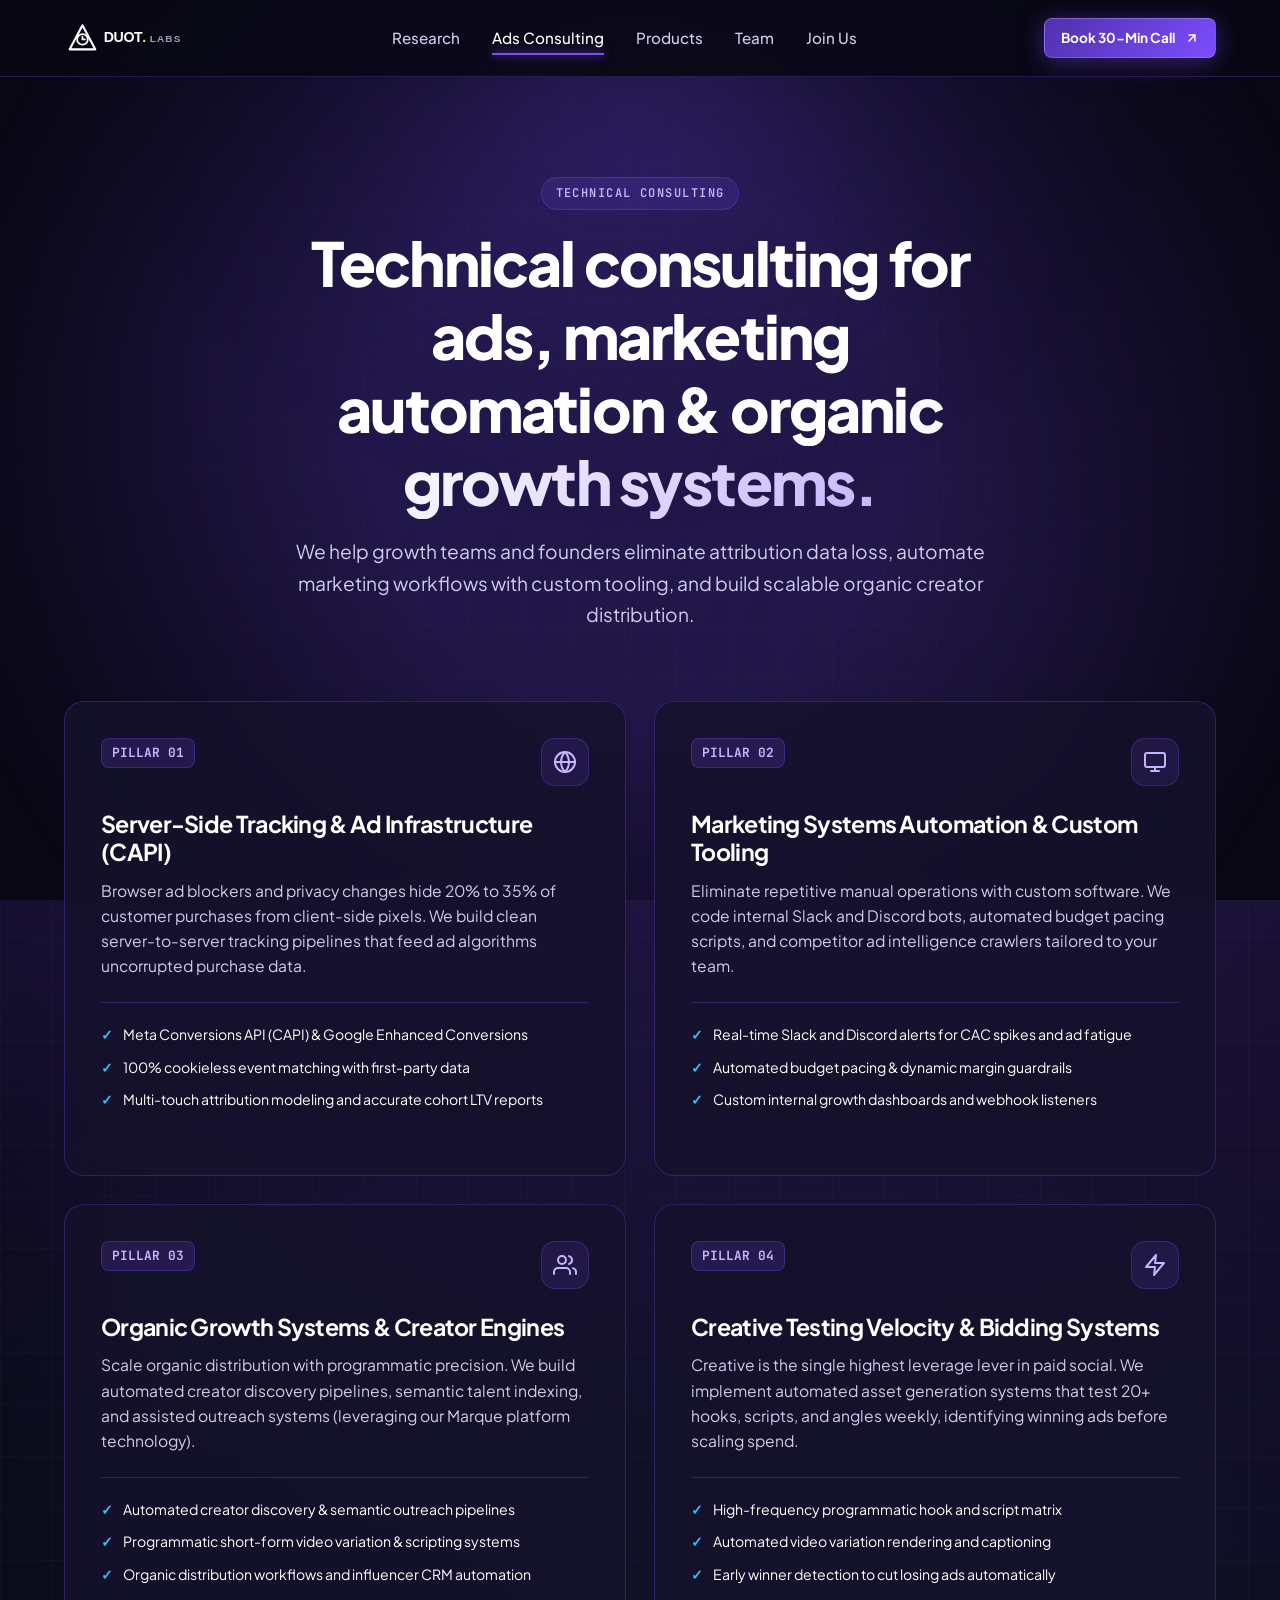
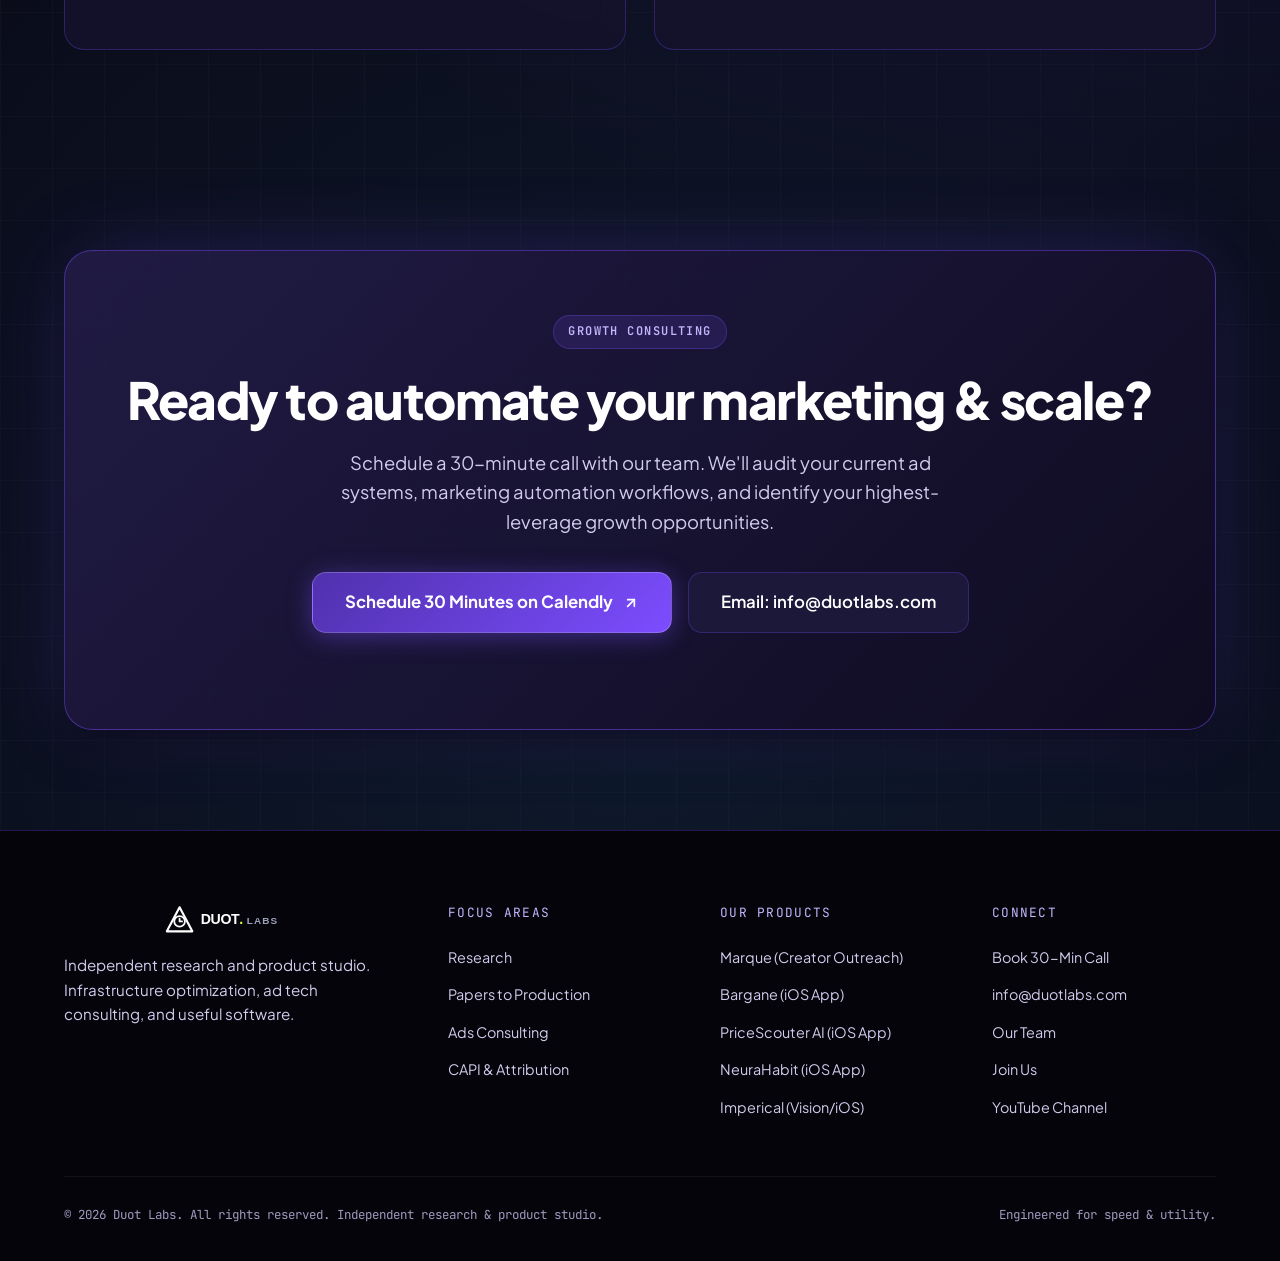
==== consulting.html @ 51f5f1ae "Updates for mobile layouts." ====
<!DOCTYPE html>
<html lang="en">

<head>
  <meta charset="UTF-8" />
  <meta name="viewport" content="width=device-width, initial-scale=1.0" />
  <title>Technical Ads Consulting — Duot Labs</title>
  <meta name="description"
    content="Technical consulting for advertising teams: server-side CAPI tracking, automated creative hook testing, bidding systems, and custom internal growth bots." />
  <link rel="icon" type="image/svg+xml" href="assets/favicon.svg" />
  <meta name="theme-color" content="#090714" />

  <link rel="preconnect" href="https://fonts.googleapis.com" />
  <link rel="preconnect" href="https://fonts.gstatic.com" crossorigin />
  <link
    href="https://fonts.googleapis.com/css2?family=JetBrains+Mono:wght@400;500;700&family=Plus+Jakarta+Sans:ital,wght@0,400;0,500;0,600;0,700;0,800;1,300;1,700&display=swap"
    rel="stylesheet" />
  <link rel="stylesheet" href="styles.css" />
</head>

<body>

  <div class="ambient-glow-top" aria-hidden="true"></div>
  <div class="ambient-grid-overlay" aria-hidden="true"></div>

  <!-- Navigation -->
  <header class="navbar">
    <div class="container nav-container">
      <a href="index.html" class="nav-brand" aria-label="Duot Labs Home">
        <img src="assets/logo.svg" alt="Duot Labs" class="brand-logo-img" />
      </a>

      <nav aria-label="Main Navigation">
        <ul class="nav-links">
          <li><a href="research.html" class="nav-link">Research</a></li>
          <li><a href="consulting.html" class="nav-link active">Ads Consulting</a></li>
          <li><a href="products.html" class="nav-link">Products</a></li>
          <li><a href="team.html" class="nav-link">Team</a></li>
          <li><a href="join.html" class="nav-link">Join Us</a></li>
        </ul>
      </nav>

      <div class="nav-actions">
        <a href="https://calendly.com/info-duotlabs/30min" target="_blank" rel="noopener noreferrer"
          class="btn btn-primary btn-sm">
          Book 30-Min Call
          <svg width="14" height="14" viewBox="0 0 24 24" fill="none" stroke="currentColor" stroke-width="2.5"
            stroke-linecap="round" stroke-linejoin="round">
            <line x1="7" y1="17" x2="17" y2="7"></line>
            <polyline points="7 7 17 7 17 17"></polyline>
          </svg>
        </a>
        <button class="nav-toggle" id="navToggle" aria-label="Toggle navigation menu" aria-expanded="false">
          <div class="nav-toggle-icon">
            <span></span>
            <span></span>
            <span></span>
          </div>
        </button>
      </div>
    </div>
  </header>

  <!-- Page Header -->
  <header class="page-header">
    <div class="container page-header-inner">
      <div class="section-pill">TECHNICAL CONSULTING</div>
      <h1 class="page-title">Technical consulting for ads, marketing automation <span class="gradient-text-purple">&
          organic growth systems.</span></h1>
      <p class="page-intro">
        We help growth teams and founders eliminate attribution data loss, automate marketing workflows with custom
        tooling, and build scalable organic creator distribution.
      </p>
    </div>
  </header>

  <!-- Consulting Services -->
  <section class="section" style="padding-top: 20px;">
    <div class="container">
      <div class="grid-2">

        <!-- 01: Server-Side CAPI -->
        <div class="feature-card">
          <div class="card-header-icon">
            <span class="card-code">PILLAR 01</span>
            <div class="icon-box">
              <svg width="24" height="24" viewBox="0 0 24 24" fill="none" stroke="currentColor" stroke-width="2"
                stroke-linecap="round" stroke-linejoin="round">
                <circle cx="12" cy="12" r="10"></circle>
                <line x1="2" y1="12" x2="22" y2="12"></line>
                <path d="M12 2a15.3 15.3 0 0 1 4 10 15.3 15.3 0 0 1-4 10 15.3 15.3 0 0 1-4-10 15.3 15.3 0 0 1 4-10z">
                </path>
              </svg>
            </div>
          </div>
          <h2 class="card-title">Server-Side Tracking & Ad Infrastructure (CAPI)</h2>
          <p class="card-desc">
            Browser ad blockers and privacy changes hide 20% to 35% of customer purchases from client-side pixels. We
            build clean server-to-server tracking pipelines that feed ad algorithms uncorrupted purchase data.
          </p>
          <ul class="feature-bullets">
            <li class="feature-bullet-item"><span class="bullet-check">✓</span> Meta Conversions API (CAPI) & Google
              Enhanced Conversions</li>
            <li class="feature-bullet-item"><span class="bullet-check">✓</span> 100% cookieless event matching with
              first-party data</li>
            <li class="feature-bullet-item"><span class="bullet-check">✓</span> Multi-touch attribution modeling and
              accurate cohort LTV reports</li>
          </ul>
        </div>

        <!-- 02: Marketing Automation & Tooling -->
        <div class="feature-card">
          <div class="card-header-icon">
            <span class="card-code">PILLAR 02</span>
            <div class="icon-box">
              <svg width="24" height="24" viewBox="0 0 24 24" fill="none" stroke="currentColor" stroke-width="2"
                stroke-linecap="round" stroke-linejoin="round">
                <rect x="2" y="3" width="20" height="14" rx="2" ry="2"></rect>
                <line x1="8" y1="21" x2="16" y2="21"></line>
                <line x1="12" y1="17" x2="12" y2="21"></line>
              </svg>
            </div>
          </div>
          <h2 class="card-title">Marketing Systems Automation & Custom Tooling</h2>
          <p class="card-desc">
            Eliminate repetitive manual operations with custom software. We code internal Slack and Discord bots,
            automated budget pacing scripts, and competitor ad intelligence crawlers tailored to your team.
          </p>
          <ul class="feature-bullets">
            <li class="feature-bullet-item"><span class="bullet-check">✓</span> Real-time Slack and Discord alerts for
              CAC spikes and ad fatigue</li>
            <li class="feature-bullet-item"><span class="bullet-check">✓</span> Automated budget pacing & dynamic margin
              guardrails</li>
            <li class="feature-bullet-item"><span class="bullet-check">✓</span> Custom internal growth dashboards and
              webhook listeners</li>
          </ul>
        </div>

        <!-- 03: Organic Growth Systems -->
        <div class="feature-card">
          <div class="card-header-icon">
            <span class="card-code">PILLAR 03</span>
            <div class="icon-box">
              <svg width="24" height="24" viewBox="0 0 24 24" fill="none" stroke="currentColor" stroke-width="2"
                stroke-linecap="round" stroke-linejoin="round">
                <path d="M17 21v-2a4 4 0 0 0-4-4H5a4 4 0 0 0-4 4v2"></path>
                <circle cx="9" cy="7" r="4"></circle>
                <path d="M23 21v-2a4 4 0 0 0-3-3.87"></path>
                <path d="M16 3.13a4 4 0 0 1 0 7.75"></path>
              </svg>
            </div>
          </div>
          <h2 class="card-title">Organic Growth Systems & Creator Engines</h2>
          <p class="card-desc">
            Scale organic distribution with programmatic precision. We build automated creator discovery pipelines,
            semantic talent indexing, and assisted outreach systems (leveraging our Marque platform technology).
          </p>
          <ul class="feature-bullets">
            <li class="feature-bullet-item"><span class="bullet-check">✓</span> Automated creator discovery & semantic
              outreach pipelines</li>
            <li class="feature-bullet-item"><span class="bullet-check">✓</span> Programmatic short-form video variation
              & scripting systems</li>
            <li class="feature-bullet-item"><span class="bullet-check">✓</span> Organic distribution workflows and
              influencer CRM automation</li>
          </ul>
        </div>

        <!-- 04: Creative Hook Velocity -->
        <div class="feature-card">
          <div class="card-header-icon">
            <span class="card-code">PILLAR 04</span>
            <div class="icon-box">
              <svg width="24" height="24" viewBox="0 0 24 24" fill="none" stroke="currentColor" stroke-width="2"
                stroke-linecap="round" stroke-linejoin="round">
                <polygon points="13 2 3 14 12 14 11 22 21 10 12 10 13 2"></polygon>
              </svg>
            </div>
          </div>
          <h2 class="card-title">Creative Testing Velocity & Bidding Systems</h2>
          <p class="card-desc">
            Creative is the single highest leverage lever in paid social. We implement automated asset generation
            systems that test 20+ hooks, scripts, and angles weekly, identifying winning ads before scaling spend.
          </p>
          <ul class="feature-bullets">
            <li class="feature-bullet-item"><span class="bullet-check">✓</span> High-frequency programmatic hook and
              script matrix</li>
            <li class="feature-bullet-item"><span class="bullet-check">✓</span> Automated video variation rendering and
              captioning</li>
            <li class="feature-bullet-item"><span class="bullet-check">✓</span> Early winner detection to cut losing ads
              automatically</li>
          </ul>
        </div>

      </div>
    </div>
  </section>

  <!-- CTA -->
  <section class="section">
    <div class="container">
      <div class="cta-banner">
        <div class="section-pill" style="margin-bottom: 20px;">GROWTH CONSULTING</div>
        <h2 class="cta-title">Ready to automate your marketing & scale?</h2>
        <p class="cta-desc">
          Schedule a 30-minute call with our team. We'll audit your current ad systems, marketing automation workflows,
          and identify your highest-leverage growth opportunities.
        </p>
        <div class="cta-btn-group">
          <a href="https://calendly.com/info-duotlabs/30min" target="_blank" rel="noopener noreferrer"
            class="btn btn-primary btn-lg">
            Schedule 30 Minutes on Calendly
            <svg width="16" height="16" viewBox="0 0 24 24" fill="none" stroke="currentColor" stroke-width="2.5"
              stroke-linecap="round" stroke-linejoin="round">
              <line x1="7" y1="17" x2="17" y2="7"></line>
              <polyline points="7 7 17 7 17 17"></polyline>
            </svg>
          </a>
          <a href="mailto:info@duotlabs.com" class="btn btn-secondary btn-lg">
            Email: info@duotlabs.com
          </a>
        </div>
      </div>
    </div>
  </section>

  <!-- Footer -->
  <footer class="site-footer">
    <div class="container">
      <div class="footer-grid">
        <div class="footer-brand-col">
          <img src="assets/logo.svg" alt="Duot Labs" class="brand-logo-img" />
          <p class="footer-tagline">
            Independent research and product studio. Infrastructure optimization, ad tech consulting, and useful
            software.
          </p>
        </div>

        <div>
          <div class="footer-heading">Focus Areas</div>
          <ul class="footer-links">
            <li><a href="research.html" class="footer-link">Research</a></li>
            <li><a href="research.html" class="footer-link">Papers to Production</a></li>
            <li><a href="consulting.html" class="footer-link">Ads Consulting</a></li>
            <li><a href="consulting.html" class="footer-link">CAPI & Attribution</a></li>
          </ul>
        </div>

        <div>
          <div class="footer-heading">Our Products</div>
          <ul class="footer-links">
            <li><a href="https://marque.live/" target="_blank" rel="noopener noreferrer" class="footer-link">Marque
                (Creator Outreach)</a></li>
            <li><a href="https://apps.apple.com/us/app/bargane/id6760089931" target="_blank" rel="noopener noreferrer"
                class="footer-link">Bargane (iOS App)</a></li>
            <li><a href="https://apps.apple.com/us/app/pricescouter-ai/id6749451027" target="_blank"
                rel="noopener noreferrer" class="footer-link">PriceScouter AI (iOS App)</a></li>
            <li><a href="https://apps.apple.com/us/app/neurahabit/id6757574461" target="_blank"
                rel="noopener noreferrer" class="footer-link">NeuraHabit (iOS App)</a></li>
            <li><a href="https://apps.apple.com/us/app/imperical/id6759636738" target="_blank" rel="noopener noreferrer"
                class="footer-link">Imperical (Vision/iOS)</a></li>
          </ul>
        </div>

        <div>
          <div class="footer-heading">Connect</div>
          <ul class="footer-links">
            <li><a href="https://calendly.com/info-duotlabs/30min" target="_blank" rel="noopener noreferrer"
                class="footer-link">Book 30-Min Call</a></li>
            <li><a href="mailto:info@duotlabs.com" class="footer-link">info@duotlabs.com</a></li>
            <li><a href="team.html" class="footer-link">Our Team</a></li>
            <li><a href="join.html" class="footer-link">Join Us</a></li>
            <li><a href="https://www.youtube.com/@DuotLabs" target="_blank" rel="noopener noreferrer"
                class="footer-link">YouTube Channel</a></li>
          </ul>
        </div>
      </div>

      <div class="footer-bottom">
        <div>© 2026 Duot Labs. All rights reserved. Independent research & product studio.</div>
        <div>Engineered for speed & utility.</div>
      </div>
    </div>
  </footer>

  <script src="app.js"></script>
</body>

</html>
---- styles.css ----
/* ==========================================================================
   DUOT LABS — DESIGN SYSTEM & STYLESHEET
   Deep Royal Violet / Indigo & Minimalist Research Studio Aesthetic
   ========================================================================== */

:root {
  /* Official Duot Brand Palette */
  --bg-primary: #090714;
  --bg-secondary: #0e0c1f;
  --bg-surface: #14112a;
  --bg-surface-elevated: #1c183a;
  --bg-glass: rgba(20, 17, 42, 0.85);
  --bg-glass-card: rgba(22, 18, 44, 0.85);
  --bg-glass-hover: rgba(36, 31, 74, 0.95);
  
  /* Brand Violet / Purple & Accent Highlights */
  --brand-violet: #442d96;
  --brand-violet-light: #5d3ebc;
  --accent-purple: #7c4dff;
  --accent-purple-glow: rgba(124, 77, 255, 0.38);
  --accent-purple-subtle: rgba(124, 77, 255, 0.16);
  --accent-cyan: #38bdf8;
  --accent-cyan-subtle: rgba(56, 189, 248, 0.14);
  --accent-emerald: #00f5a0;
  --accent-lime: #d4ff3a;
  
  /* Text Colors (High Contrast) */
  --text-primary: #ffffff;
  --text-secondary: #d1cced;
  --text-muted: #a09abf;
  --text-dim: #7b75a1;
  
  /* Borders */
  --border-subtle: rgba(255, 255, 255, 0.12);
  --border-glass: rgba(124, 77, 255, 0.28);
  --border-active: rgba(124, 77, 255, 0.65);
  --border-glow: rgba(124, 77, 255, 0.85);
  
  /* Typography */
  --font-sans: 'Plus Jakarta Sans', -apple-system, BlinkMacSystemFont, 'Segoe UI', Roboto, sans-serif;
  --font-mono: 'JetBrains Mono', 'Fira Code', monospace;
  
  /* Geometry & Shadows */
  --radius-sm: 8px;
  --radius-md: 14px;
  --radius-lg: 20px;
  --radius-xl: 28px;
  --radius-full: 9999px;
  
  --shadow-card: 0 14px 40px -10px rgba(0, 0, 0, 0.7);
  --shadow-glow-purple: 0 0 50px -10px rgba(124, 77, 255, 0.4);
  
  --max-width: 1200px;
  --transition-fast: 0.18s cubic-bezier(0.16, 1, 0.3, 1);
  --transition-smooth: 0.35s cubic-bezier(0.16, 1, 0.3, 1);
}

/* Reset & Base */
*, *::before, *::after {
  box-sizing: border-box;
  margin: 0;
  padding: 0;
}

html {
  scroll-behavior: smooth;
  color-scheme: dark;
  font-size: 16px;
}

body {
  background-color: var(--bg-primary);
  color: var(--text-primary);
  font-family: var(--font-sans);
  line-height: 1.6;
  -webkit-font-smoothing: antialiased;
  -moz-osx-font-smoothing: grayscale;
  overflow-x: hidden;
  position: relative;
  background-image: 
    radial-gradient(circle at 15% 12%, rgba(68, 45, 150, 0.38) 0%, transparent 45%),
    radial-gradient(circle at 85% 22%, rgba(124, 77, 255, 0.2) 0%, transparent 50%),
    radial-gradient(circle at 50% 80%, rgba(56, 189, 248, 0.1) 0%, transparent 55%),
    linear-gradient(rgba(255, 255, 255, 0.02) 1px, transparent 1px),
    linear-gradient(90deg, rgba(255, 255, 255, 0.02) 1px, transparent 1px);
  background-size: 100% 100%, 100% 100%, 100% 100%, 52px 52px, 52px 52px;
}

/* Ambient glow */
.ambient-glow-top {
  position: absolute;
  top: 0;
  left: 50%;
  transform: translateX(-50%);
  width: 900px;
  height: 440px;
  background: radial-gradient(ellipse at top, rgba(124, 77, 255, 0.32), rgba(68, 45, 150, 0.22), transparent 70%);
  pointer-events: none;
  z-index: 0;
  filter: blur(70px);
}

.ambient-grid-overlay {
  position: fixed;
  inset: 0;
  pointer-events: none;
  z-index: 0;
  background: radial-gradient(circle at center, transparent 35%, var(--bg-primary) 92%);
}

/* Typography */
h1, h2, h3, h4, h5, h6 {
  color: var(--text-primary);
  font-weight: 700;
  letter-spacing: -0.03em;
  line-height: 1.2;
}

p {
  color: var(--text-secondary);
}

a {
  color: inherit;
  text-decoration: none;
  transition: all var(--transition-fast);
}

.mono {
  font-family: var(--font-mono);
}

.gradient-text-purple {
  background: linear-gradient(135deg, #ffffff 30%, #c4b5fd 100%);
  -webkit-background-clip: text;
  -webkit-text-fill-color: transparent;
}

.gradient-text-cyan {
  background: linear-gradient(135deg, #ffffff 30%, var(--accent-cyan) 100%);
  -webkit-background-clip: text;
  -webkit-text-fill-color: transparent;
}

/* Containers */
.container {
  width: 100%;
  max-width: var(--max-width);
  margin-left: auto;
  margin-right: auto;
  padding-left: 24px;
  padding-right: 24px;
  position: relative;
  z-index: 1;
}

.section {
  padding: 100px 0;
  position: relative;
}

@media (max-width: 768px) {
  .section {
    padding: 60px 0;
  }
}

.section-header {
  margin-bottom: 52px;
  text-align: left;
}

.section-header.center {
  text-align: center;
  margin-left: auto;
  margin-right: auto;
  max-width: 760px;
}

.section-pill {
  display: inline-flex;
  align-items: center;
  gap: 8px;
  font-family: var(--font-mono);
  font-size: 0.75rem;
  font-weight: 600;
  text-transform: uppercase;
  letter-spacing: 0.12em;
  color: #c4b5fd;
  background: rgba(124, 77, 255, 0.14);
  border: 1px solid rgba(124, 77, 255, 0.3);
  padding: 6px 14px;
  border-radius: var(--radius-full);
  margin-bottom: 16px;
}

.section-title {
  font-size: clamp(2.2rem, 4vw, 3.2rem);
  font-weight: 800;
  margin-bottom: 16px;
}

.section-desc {
  font-size: 1.125rem;
  color: var(--text-secondary);
  max-width: 680px;
  line-height: 1.65;
}

.section-header.center .section-desc {
  margin-left: auto;
  margin-right: auto;
}

/* Navbar & Mobile Backdrop */
.navbar {
  position: sticky;
  top: 0;
  left: 0;
  right: 0;
  z-index: 100;
  background: rgba(9, 7, 20, 0.88);
  backdrop-filter: blur(18px);
  -webkit-backdrop-filter: blur(18px);
  border-bottom: 1px solid var(--border-glass);
  transition: all var(--transition-fast);
}

.mobile-menu-backdrop {
  position: fixed;
  inset: 0;
  background: rgba(5, 4, 12, 0.78);
  backdrop-filter: blur(10px);
  -webkit-backdrop-filter: blur(10px);
  z-index: 90;
  opacity: 0;
  pointer-events: none;
  transition: opacity var(--transition-smooth);
}

body.mobile-menu-open .mobile-menu-backdrop {
  opacity: 1;
  pointer-events: auto;
}

.nav-container {
  display: flex;
  align-items: center;
  justify-content: space-between;
  height: 76px;
}

.nav-brand {
  display: flex;
  align-items: center;
  gap: 12px;
}

.brand-logo-img {
  height: 34px;
  width: auto;
}

.nav-links {
  display: flex;
  align-items: center;
  gap: 32px;
  list-style: none;
}

.nav-link {
  font-size: 0.95rem;
  font-weight: 500;
  color: var(--text-secondary);
  position: relative;
  padding: 8px 0;
}

.nav-link:hover, .nav-link.active {
  color: var(--text-primary);
}

.nav-link::after {
  content: '';
  position: absolute;
  bottom: 0;
  left: 0;
  width: 0%;
  height: 2px;
  background: var(--accent-purple);
  box-shadow: 0 0 10px var(--accent-purple);
  transition: width var(--transition-fast);
}

.nav-link:hover::after, .nav-link.active::after {
  width: 100%;
}

.nav-actions {
  display: flex;
  align-items: center;
  gap: 16px;
}

.nav-toggle {
  display: none;
  background: rgba(124, 77, 255, 0.08);
  border: 1px solid var(--border-glass);
  border-radius: var(--radius-sm);
  color: var(--text-primary);
  width: 44px;
  height: 44px;
  min-width: 44px;
  min-height: 44px;
  align-items: center;
  justify-content: center;
  cursor: pointer;
  z-index: 101;
  transition: all var(--transition-fast);
  padding: 0;
}

.nav-toggle:hover, .nav-toggle:focus {
  background: rgba(124, 77, 255, 0.2);
  border-color: var(--accent-purple);
}

.nav-toggle-icon {
  width: 20px;
  height: 14px;
  position: relative;
  display: flex;
  flex-direction: column;
  justify-content: space-between;
}

.nav-toggle-icon span {
  display: block;
  width: 100%;
  height: 2px;
  background-color: var(--text-primary);
  border-radius: 2px;
  transition: transform 0.3s cubic-bezier(0.16, 1, 0.3, 1), opacity 0.2s ease;
}

body.mobile-menu-open .nav-toggle-icon span:nth-child(1) {
  transform: translateY(6px) rotate(45deg);
}

body.mobile-menu-open .nav-toggle-icon span:nth-child(2) {
  opacity: 0;
}

body.mobile-menu-open .nav-toggle-icon span:nth-child(3) {
  transform: translateY(-6px) rotate(-45deg);
}

/* Buttons */
.btn {
  display: inline-flex;
  align-items: center;
  justify-content: center;
  gap: 10px;
  font-size: 0.95rem;
  font-weight: 600;
  padding: 12px 24px;
  border-radius: var(--radius-md);
  cursor: pointer;
  transition: all var(--transition-smooth);
  border: 1px solid transparent;
  white-space: nowrap;
}

.btn-primary {
  background: linear-gradient(135deg, #5031ad, #7c4dff);
  color: #ffffff;
  font-weight: 700;
  border: 1px solid rgba(255, 255, 255, 0.2);
  box-shadow: 0 4px 24px rgba(124, 77, 255, 0.4);
}

.btn-primary:hover {
  background: linear-gradient(135deg, #5d3ebc, #8f65ff);
  transform: translateY(-2px);
  box-shadow: 0 8px 34px rgba(124, 77, 255, 0.6);
}

.btn-secondary {
  background: var(--bg-surface-elevated);
  color: var(--text-primary);
  border-color: var(--border-glass);
}

.btn-secondary:hover {
  background: var(--bg-glass-hover);
  border-color: rgba(124, 77, 255, 0.4);
  transform: translateY(-2px);
}

.btn-outline-lime {
  background: rgba(124, 77, 255, 0.08);
  color: #c4b5fd;
  border-color: rgba(124, 77, 255, 0.4);
}

.btn-outline-lime:hover {
  background: rgba(124, 77, 255, 0.2);
  border-color: var(--accent-purple);
  color: #ffffff;
  box-shadow: 0 0 20px rgba(124, 77, 255, 0.35);
}

.btn-sm {
  padding: 8px 16px;
  font-size: 0.85rem;
  border-radius: var(--radius-sm);
}

.btn-lg {
  padding: 16px 32px;
  font-size: 1.05rem;
  border-radius: var(--radius-md);
}

/* Hero Section (Clean & Premium Centered) */
.hero-section {
  position: relative;
  overflow: hidden;
  padding: 130px 0 90px;
  min-height: calc(85vh - 76px);
  display: flex;
  align-items: center;
  justify-content: center;
  text-align: center;
}

.hero-bg-media {
  position: absolute;
  top: 0;
  left: 0;
  width: 100%;
  height: 100%;
  overflow: hidden;
  pointer-events: none;
  z-index: 0;
}

.hero-network-canvas {
  position: absolute;
  top: 0;
  left: 0;
  width: 100%;
  height: 100%;
  opacity: 0.7;
}

.hero-video-overlay {
  position: absolute;
  top: 0;
  left: 0;
  width: 100%;
  height: 100%;
  background: radial-gradient(circle at center, transparent 25%, var(--bg-primary) 90%);
}

.hero-centered {
  position: relative;
  z-index: 1;
  max-width: 880px;
  margin: 0 auto;
  display: flex;
  flex-direction: column;
  align-items: center;
}

.hero-pill {
  display: inline-flex;
  align-items: center;
  gap: 10px;
  font-family: var(--font-mono);
  font-size: 0.8rem;
  color: #c4b5fd;
  background: rgba(124, 77, 255, 0.12);
  border: 1px solid rgba(124, 77, 255, 0.35);
  padding: 8px 18px;
  border-radius: var(--radius-full);
  margin-bottom: 24px;
}

.hero-title {
  font-size: clamp(2.2rem, 5.5vw, 4.8rem);
  font-weight: 800;
  line-height: 1.1;
  letter-spacing: -0.04em;
  margin-bottom: 24px;
}

.hero-title em {
  font-style: italic;
  font-weight: 300;
  color: #c4b5fd;
  text-decoration: underline;
  text-decoration-color: rgba(124, 77, 255, 0.5);
  text-underline-offset: 6px;
}

.hero-desc {
  font-size: 1.25rem;
  color: var(--text-secondary);
  line-height: 1.65;
  margin-bottom: 36px;
  max-width: 680px;
}

.hero-cta-group {
  display: flex;
  align-items: center;
  justify-content: center;
  gap: 16px;
  flex-wrap: wrap;
  margin-bottom: 52px;
}

.hero-meta-strip {
  display: flex;
  align-items: center;
  justify-content: center;
  gap: 48px;
  padding-top: 32px;
  border-top: 1px solid var(--border-glass);
  width: 100%;
  max-width: 680px;
}

.hero-meta-item {
  display: flex;
  flex-direction: column;
  align-items: center;
}

.hero-meta-val {
  font-family: var(--font-mono);
  font-size: 1.6rem;
  font-weight: 700;
  color: var(--text-primary);
}

.hero-meta-val span {
  color: var(--accent-purple);
}

.hero-meta-lbl {
  font-size: 0.8rem;
  color: var(--text-muted);
  text-transform: uppercase;
  letter-spacing: 0.05em;
}

/* Page Subheaders for Dedicated Pages */
.page-header {
  padding: 100px 0 50px;
  text-align: center;
}

.page-header-inner {
  max-width: 800px;
  margin: 0 auto;
}

.page-title {
  font-size: clamp(2.6rem, 5vw, 3.8rem);
  font-weight: 800;
  margin-bottom: 18px;
  letter-spacing: -0.03em;
}

.page-intro {
  font-size: 1.2rem;
  color: var(--text-secondary);
  line-height: 1.65;
}

/* Radar Terminal */
.hero-visual-card {
  background: var(--bg-glass-card);
  backdrop-filter: blur(20px);
  border: 1px solid var(--border-glass);
  border-radius: var(--radius-xl);
  overflow: hidden;
  box-shadow: var(--shadow-card), var(--shadow-glow-purple);
  position: relative;
}

.card-topbar {
  display: flex;
  align-items: center;
  justify-content: space-between;
  padding: 14px 20px;
  background: rgba(14, 12, 28, 0.85);
  border-bottom: 1px solid var(--border-subtle);
  font-family: var(--font-mono);
  font-size: 0.75rem;
  color: var(--text-muted);
}

.topbar-controls {
  display: flex;
  gap: 6px;
}

.control-dot {
  width: 10px;
  height: 10px;
  border-radius: 50%;
  background: rgba(255, 255, 255, 0.15);
}

.control-dot.red { background: #ff5f56; }
.control-dot.yellow { background: #ffbd2e; }
.control-dot.green { background: #27c93f; }

.radar-body {
  padding: 24px;
  position: relative;
}

.canvas-wrap {
  width: 100%;
  height: 220px;
  position: relative;
  border-radius: var(--radius-md);
  overflow: hidden;
  background: rgba(9, 7, 20, 0.95);
  border: 1px solid rgba(124, 77, 255, 0.15);
}

#signalCanvas {
  width: 100%;
  height: 100%;
  display: block;
}

.radar-telemetry {
  display: grid;
  grid-template-columns: repeat(3, 1fr);
  gap: 12px;
  margin-top: 18px;
}

.telemetry-block {
  background: rgba(124, 77, 255, 0.06);
  border: 1px solid var(--border-glass);
  padding: 12px;
  border-radius: var(--radius-sm);
  font-family: var(--font-mono);
}

.telemetry-title {
  font-size: 0.68rem;
  color: var(--text-muted);
  text-transform: uppercase;
  margin-bottom: 4px;
}

.telemetry-value {
  font-size: 1.1rem;
  font-weight: 700;
  color: #c4b5fd;
}

.telemetry-sub {
  font-size: 0.7rem;
  color: var(--accent-cyan);
}

/* Ticker Strip */
.ticker-strip {
  width: 100%;
  background: rgba(14, 12, 28, 0.9);
  border-top: 1px solid var(--border-glass);
  border-bottom: 1px solid var(--border-glass);
  padding: 16px 0;
  overflow: hidden;
  position: relative;
  z-index: 2;
}

.ticker-track {
  display: flex;
  gap: 48px;
  white-space: nowrap;
  animation: ticker-scroll 35s linear infinite;
  width: max-content;
}

.ticker-item {
  display: inline-flex;
  align-items: center;
  gap: 12px;
  font-family: var(--font-mono);
  font-size: 0.85rem;
  color: var(--text-secondary);
}

.ticker-item b {
  color: #c4b5fd;
}

.ticker-sep {
  color: var(--text-dim);
}

@keyframes ticker-scroll {
  from { transform: translateX(0); }
  to { transform: translateX(-50%); }
}

/* Grid Layouts */
.grid-2 {
  display: grid;
  grid-template-columns: repeat(2, 1fr);
  gap: 28px;
}

.grid-3 {
  display: grid;
  grid-template-columns: repeat(3, 1fr);
  gap: 28px;
}

.grid-4 {
  display: grid;
  grid-template-columns: repeat(4, 1fr);
  gap: 20px;
}

/* Service / Feature Cards */
.feature-card {
  background: var(--bg-glass-card);
  backdrop-filter: blur(16px);
  border: 1px solid var(--border-glass);
  border-radius: var(--radius-lg);
  padding: 36px;
  transition: all var(--transition-smooth);
  position: relative;
  overflow: hidden;
  display: flex;
  flex-direction: column;
  justify-content: space-between;
}

.feature-card::before {
  content: '';
  position: absolute;
  top: 0;
  left: 0;
  right: 0;
  height: 2px;
  background: linear-gradient(90deg, transparent, var(--accent-purple), transparent);
  opacity: 0;
  transition: opacity var(--transition-fast);
}

.feature-card:hover {
  transform: translateY(-4px);
  border-color: var(--border-active);
  box-shadow: var(--shadow-card), var(--shadow-glow-purple);
}

.feature-card:hover::before {
  opacity: 1;
}

.card-header-icon {
  display: flex;
  justify-content: space-between;
  align-items: flex-start;
  margin-bottom: 24px;
}

.card-code {
  font-family: var(--font-mono);
  font-size: 0.8rem;
  font-weight: 700;
  color: #c4b5fd;
  background: var(--accent-purple-subtle);
  border: 1px solid rgba(124, 77, 255, 0.3);
  padding: 4px 10px;
  border-radius: var(--radius-sm);
}

.icon-box {
  width: 48px;
  height: 48px;
  border-radius: var(--radius-md);
  background: rgba(124, 77, 255, 0.12);
  border: 1px solid var(--border-glass);
  display: flex;
  align-items: center;
  justify-content: center;
  color: #c4b5fd;
}

.card-title {
  font-size: 1.45rem;
  font-weight: 700;
  margin-bottom: 12px;
}

.card-desc {
  color: var(--text-secondary);
  font-size: 0.98rem;
  margin-bottom: 24px;
  line-height: 1.6;
}

.feature-bullets {
  list-style: none;
  display: flex;
  flex-direction: column;
  gap: 10px;
  margin-bottom: 28px;
  border-top: 1px solid var(--border-glass);
  padding-top: 20px;
}

.feature-bullet-item {
  display: flex;
  align-items: center;
  gap: 10px;
  font-size: 0.88rem;
  color: var(--text-primary);
}

.bullet-check {
  color: var(--accent-cyan);
  font-weight: 700;
}

.card-footer {
  display: flex;
  align-items: center;
  justify-content: space-between;
  padding-top: 16px;
  border-top: 1px solid var(--border-glass);
  font-family: var(--font-mono);
  font-size: 0.8rem;
}

/* Team Section */
.team-card {
  background: var(--bg-glass-card);
  backdrop-filter: blur(16px);
  border: 1px solid var(--border-glass);
  border-radius: var(--radius-lg);
  padding: 36px;
  transition: all var(--transition-smooth);
  display: flex;
  flex-direction: column;
  justify-content: space-between;
}

.team-card:hover {
  transform: translateY(-4px);
  border-color: var(--border-active);
  box-shadow: var(--shadow-card), var(--shadow-glow-purple);
}

.team-avatar-row {
  display: flex;
  align-items: center;
  gap: 16px;
  margin-bottom: 20px;
}

.team-avatar-fallback {
  width: 60px;
  height: 60px;
  border-radius: 50%;
  background: linear-gradient(135deg, #442d96, #7c4dff);
  display: flex;
  align-items: center;
  justify-content: center;
  font-weight: 800;
  font-size: 1.3rem;
  color: #ffffff;
  border: 2px solid rgba(255, 255, 255, 0.2);
}

.team-meta h3 {
  font-size: 1.35rem;
  font-weight: 700;
}

.team-role {
  font-family: var(--font-mono);
  font-size: 0.8rem;
  color: #c4b5fd;
}

.team-bio {
  font-size: 0.95rem;
  color: var(--text-secondary);
  line-height: 1.6;
  margin-bottom: 24px;
}

.linkedin-btn {
  display: inline-flex;
  align-items: center;
  gap: 8px;
  font-size: 0.88rem;
  font-weight: 600;
  color: #c4b5fd;
  padding: 8px 16px;
  border-radius: var(--radius-sm);
  background: rgba(124, 77, 255, 0.1);
  border: 1px solid var(--border-glass);
  transition: all var(--transition-fast);
  width: fit-content;
}

.linkedin-btn:hover {
  background: rgba(124, 77, 255, 0.25);
  color: #ffffff;
  border-color: var(--accent-purple);
}

/* Join Us Banner */
.join-banner {
  background: linear-gradient(135deg, rgba(34, 28, 70, 0.9), rgba(15, 12, 33, 0.95));
  border: 1px solid rgba(124, 77, 255, 0.4);
  border-radius: var(--radius-xl);
  padding: 56px 40px;
  text-align: center;
  position: relative;
  overflow: hidden;
  box-shadow: var(--shadow-card), 0 0 60px -15px rgba(124, 77, 255, 0.3);
}

.join-title {
  font-size: clamp(2rem, 3.5vw, 2.8rem);
  font-weight: 800;
  margin-bottom: 16px;
}

.join-desc {
  font-size: 1.1rem;
  color: var(--text-secondary);
  max-width: 640px;
  margin: 0 auto 32px;
  line-height: 1.65;
}

.join-btn-group {
  display: flex;
  justify-content: center;
  align-items: center;
  gap: 16px;
  flex-wrap: wrap;
}

/* CTA Banner */
.cta-banner {
  background: linear-gradient(135deg, rgba(34, 28, 70, 0.95), rgba(15, 12, 33, 0.98));
  border: 1px solid rgba(124, 77, 255, 0.45);
  border-radius: var(--radius-xl);
  padding: 64px 48px;
  text-align: center;
  position: relative;
  overflow: hidden;
  box-shadow: var(--shadow-card), 0 0 80px -15px rgba(124, 77, 255, 0.35);
}

.cta-title {
  font-size: clamp(2.2rem, 4vw, 3.2rem);
  font-weight: 800;
  margin-bottom: 18px;
}

.cta-desc {
  font-size: 1.15rem;
  color: var(--text-secondary);
  max-width: 620px;
  margin: 0 auto 36px;
}

.cta-btn-group {
  display: flex;
  justify-content: center;
  align-items: center;
  gap: 16px;
  flex-wrap: wrap;
  margin-bottom: 32px;
}

.cta-meta-contacts {
  display: flex;
  justify-content: center;
  align-items: center;
  gap: 28px;
  font-family: var(--font-mono);
  font-size: 0.85rem;
  color: var(--text-muted);
  flex-wrap: wrap;
}

.cta-meta-link {
  color: var(--text-secondary);
  display: inline-flex;
  align-items: center;
  gap: 6px;
}

.cta-meta-link:hover {
  color: #c4b5fd;
}

/* Modal */
.modal-overlay {
  position: fixed;
  inset: 0;
  background: rgba(6, 5, 12, 0.88);
  backdrop-filter: blur(14px);
  z-index: 1000;
  display: flex;
  align-items: center;
  justify-content: center;
  padding: 24px;
  opacity: 0;
  pointer-events: none;
  transition: opacity var(--transition-smooth);
}

.modal-overlay.active {
  opacity: 1;
  pointer-events: auto;
}

.modal-container {
  background: var(--bg-surface);
  border: 1px solid var(--border-glass);
  border-radius: var(--radius-xl);
  width: 100%;
  max-width: 640px;
  max-height: 90vh;
  overflow-y: auto;
  box-shadow: var(--shadow-card), 0 0 60px rgba(0, 0, 0, 0.9);
  transform: scale(0.94);
  transition: transform var(--transition-smooth);
  position: relative;
}

.modal-overlay.active .modal-container {
  transform: scale(1);
}

.modal-header {
  display: flex;
  align-items: center;
  justify-content: space-between;
  padding: 24px 28px;
  border-bottom: 1px solid var(--border-glass);
}

.modal-title {
  font-size: 1.3rem;
  font-weight: 700;
}

.modal-close {
  background: transparent;
  border: none;
  color: var(--text-muted);
  font-size: 1.4rem;
  cursor: pointer;
  padding: 4px;
}

.modal-close:hover {
  color: var(--text-primary);
}

.modal-body {
  padding: 28px;
}

.form-group {
  margin-bottom: 20px;
}

.form-label {
  display: block;
  font-size: 0.88rem;
  font-weight: 600;
  color: var(--text-primary);
  margin-bottom: 8px;
}

.form-input, .form-textarea, .form-select {
  width: 100%;
  padding: 12px 16px;
  background: rgba(10, 8, 20, 0.85);
  border: 1px solid var(--border-glass);
  border-radius: var(--radius-sm);
  color: var(--text-primary);
  font-family: inherit;
  font-size: 0.95rem;
  transition: border-color var(--transition-fast);
}

.form-input:focus, .form-textarea:focus, .form-select:focus {
  outline: none;
  border-color: var(--accent-purple);
  box-shadow: 0 0 18px rgba(124, 77, 255, 0.3);
}

.form-textarea {
  min-height: 110px;
  resize: vertical;
}

/* Toast */
.toast-notice {
  position: fixed;
  bottom: 24px;
  right: 24px;
  z-index: 1050;
  background: var(--bg-surface-elevated);
  border: 1px solid var(--accent-purple);
  color: var(--text-primary);
  padding: 14px 20px;
  border-radius: var(--radius-md);
  font-family: var(--font-mono);
  font-size: 0.85rem;
  display: flex;
  align-items: center;
  gap: 12px;
  box-shadow: var(--shadow-card), 0 0 30px rgba(124, 77, 255, 0.4);
  transform: translateY(100px);
  opacity: 0;
  transition: all var(--transition-smooth);
}

.toast-notice.show {
  transform: translateY(0);
  opacity: 1;
}

/* Footer (Zero Github links, clean layout) */
.site-footer {
  background: #05040a;
  border-top: 1px solid var(--border-glass);
  padding: 72px 0 36px;
  position: relative;
  z-index: 1;
}

.footer-grid {
  display: grid;
  grid-template-columns: 1.5fr 1fr 1fr 1fr;
  gap: 48px;
  margin-bottom: 56px;
}

.footer-brand-col {
  display: flex;
  flex-direction: column;
  gap: 16px;
}

.footer-tagline {
  font-size: 0.95rem;
  color: var(--text-secondary);
  max-width: 320px;
}

.footer-heading {
  font-family: var(--font-mono);
  font-size: 0.8rem;
  color: #c4b5fd;
  text-transform: uppercase;
  letter-spacing: 0.1em;
  margin-bottom: 20px;
}

.footer-links {
  list-style: none;
  display: flex;
  flex-direction: column;
  gap: 12px;
}

.footer-link {
  font-size: 0.9rem;
  color: var(--text-secondary);
}

.footer-link:hover {
  color: #c4b5fd;
  transform: translateX(3px);
  display: inline-block;
}

.footer-bottom {
  display: flex;
  align-items: center;
  justify-content: space-between;
  padding-top: 28px;
  border-top: 1px solid rgba(255, 255, 255, 0.05);
  font-family: var(--font-mono);
  font-size: 0.78rem;
  color: var(--text-muted);
}

/* Dynamic Scrollable Products Track */
.products-scroll-wrapper {
  position: relative;
  margin-top: 12px;
}

.products-scroll-header {
  display: flex;
  justify-content: space-between;
  align-items: flex-end;
  margin-bottom: 24px;
}

.products-scroll-controls {
  display: flex;
  gap: 10px;
}

.scroll-btn {
  width: 44px;
  height: 44px;
  border-radius: 50%;
  background: var(--bg-surface-elevated);
  border: 1px solid var(--border-glass);
  color: #c4b5fd;
  display: flex;
  align-items: center;
  justify-content: center;
  cursor: pointer;
  transition: all var(--transition-fast);
}

.scroll-btn:hover {
  background: var(--brand-violet);
  color: #ffffff;
  border-color: var(--accent-purple);
  transform: scale(1.05);
}

.products-scroll-track {
  display: flex;
  gap: 24px;
  overflow-x: auto;
  scroll-behavior: smooth;
  scroll-snap-type: x mandatory;
  padding-bottom: 20px;
  -webkit-overflow-scrolling: touch;
  scrollbar-width: thin;
  scrollbar-color: rgba(124, 77, 255, 0.4) transparent;
}

.products-scroll-track::-webkit-scrollbar {
  height: 6px;
}

.products-scroll-track::-webkit-scrollbar-track {
  background: rgba(255, 255, 255, 0.03);
  border-radius: 3px;
}

.products-scroll-track::-webkit-scrollbar-thumb {
  background: rgba(124, 77, 255, 0.4);
  border-radius: 3px;
}

.product-scroll-card {
  flex: 0 0 360px;
  scroll-snap-align: start;
  background: var(--bg-glass-card);
  backdrop-filter: blur(16px);
  border: 1px solid var(--border-glass);
  border-radius: var(--radius-xl);
  padding: 32px;
  display: flex;
  flex-direction: column;
  justify-content: space-between;
  transition: all var(--transition-smooth);
  position: relative;
}

.product-scroll-card:hover {
  transform: translateY(-6px);
  border-color: var(--accent-purple);
  box-shadow: var(--shadow-card), 0 0 35px -10px rgba(124, 77, 255, 0.4);
}

.product-app-icon {
  width: 68px;
  height: 68px;
  border-radius: 16px;
  object-fit: cover;
  box-shadow: 0 8px 24px rgba(0, 0, 0, 0.5), 0 0 15px rgba(124, 77, 255, 0.25);
  border: 1px solid rgba(255, 255, 255, 0.15);
  margin-bottom: 20px;
}

.product-card-title-row {
  display: flex;
  justify-content: space-between;
  align-items: flex-start;
  margin-bottom: 6px;
}

.product-card-name {
  font-size: 1.5rem;
  font-weight: 800;
}

.product-type-tag {
  font-family: var(--font-mono);
  font-size: 0.75rem;
  color: #c4b5fd;
  margin-bottom: 18px;
}

.product-info-block {
  display: flex;
  flex-direction: column;
  gap: 12px;
  margin-bottom: 24px;
  padding: 16px;
  background: rgba(12, 10, 24, 0.6);
  border-radius: var(--radius-md);
  border: 1px solid rgba(255, 255, 255, 0.05);
}

.info-row {
  display: flex;
  flex-direction: column;
  gap: 4px;
}

.info-label {
  font-family: var(--font-mono);
  font-size: 0.72rem;
  color: var(--accent-cyan);
  text-transform: uppercase;
  letter-spacing: 0.06em;
  font-weight: 700;
}

.info-text {
  font-size: 0.9rem;
  color: var(--text-secondary);
  line-height: 1.45;
}

/* Responsive Breakpoints */
@media (max-width: 1024px) {
  .hero-grid {
    grid-template-columns: 1fr;
    gap: 40px;
  }
  .grid-3 {
    grid-template-columns: repeat(2, 1fr);
  }
  .grid-4 {
    grid-template-columns: repeat(2, 1fr);
  }
  .footer-grid {
    grid-template-columns: repeat(2, 1fr);
  }
}

@media (max-width: 768px) {
  .container {
    padding-left: 18px;
    padding-right: 18px;
  }

  .nav-toggle {
    display: inline-flex;
  }

  .nav-links {
    position: fixed;
    top: 76px;
    left: 0;
    right: 0;
    background: rgba(14, 11, 30, 0.98);
    backdrop-filter: blur(24px);
    -webkit-backdrop-filter: blur(24px);
    padding: 24px 20px 32px;
    border-bottom: 1px solid var(--border-glass);
    display: flex;
    flex-direction: column;
    gap: 8px;
    z-index: 100;
    box-shadow: 0 20px 40px rgba(0, 0, 0, 0.85);
    transform: translateY(-120%);
    opacity: 0;
    pointer-events: none;
    transition: transform 0.32s cubic-bezier(0.16, 1, 0.3, 1), opacity 0.25s ease;
  }

  body.mobile-menu-open .nav-links {
    transform: translateY(0);
    opacity: 1;
    pointer-events: auto;
  }

  .nav-link {
    font-size: 1.05rem;
    font-weight: 600;
    padding: 14px 18px;
    border-radius: var(--radius-sm);
    display: flex;
    align-items: center;
    width: 100%;
    color: var(--text-primary);
    background: rgba(255, 255, 255, 0.02);
    border: 1px solid rgba(255, 255, 255, 0.06);
    min-height: 48px;
  }

  .nav-link:hover, .nav-link.active {
    background: rgba(124, 77, 255, 0.16);
    border-color: rgba(124, 77, 255, 0.4);
    color: #ffffff;
  }

  .nav-link::after {
    display: none;
  }

  .hero-section {
    padding: 85px 0 50px;
    min-height: auto;
  }

  .hero-pill {
    font-size: 0.75rem;
    padding: 6px 14px;
    text-align: center;
    word-break: break-word;
  }

  .hero-meta-strip {
    gap: 24px;
    flex-wrap: wrap;
    padding-top: 24px;
  }

  .hero-meta-item {
    flex: 1 1 120px;
  }

  .hero-meta-val {
    font-size: 1.4rem;
  }

  .product-scroll-card {
    flex: 0 0 min(330px, 84vw);
    padding: 24px;
  }

  .feature-card, .team-card {
    padding: 28px 22px;
  }

  .join-banner, .cta-banner {
    padding: 40px 24px;
  }

  .radar-telemetry {
    grid-template-columns: repeat(auto-fit, minmax(110px, 1fr));
    gap: 8px;
  }

  .grid-2, .grid-3, .grid-4 {
    grid-template-columns: 1fr;
  }

  .footer-grid {
    grid-template-columns: 1fr;
    gap: 32px;
  }

  .footer-bottom {
    flex-direction: column;
    gap: 12px;
    text-align: center;
  }
}

@media (max-width: 576px) {
  .hero-cta-group, .join-btn-group, .cta-btn-group {
    flex-direction: column;
    width: 100%;
  }

  .hero-cta-group .btn, .join-btn-group .btn, .cta-btn-group .btn {
    width: 100%;
    justify-content: center;
  }

  .btn-lg {
    padding: 14px 24px;
    font-size: 0.98rem;
  }

  .form-input, .form-textarea, .form-select {
    font-size: 16px; /* Prevents auto-zoom on iOS */
    padding: 14px 16px;
  }
}
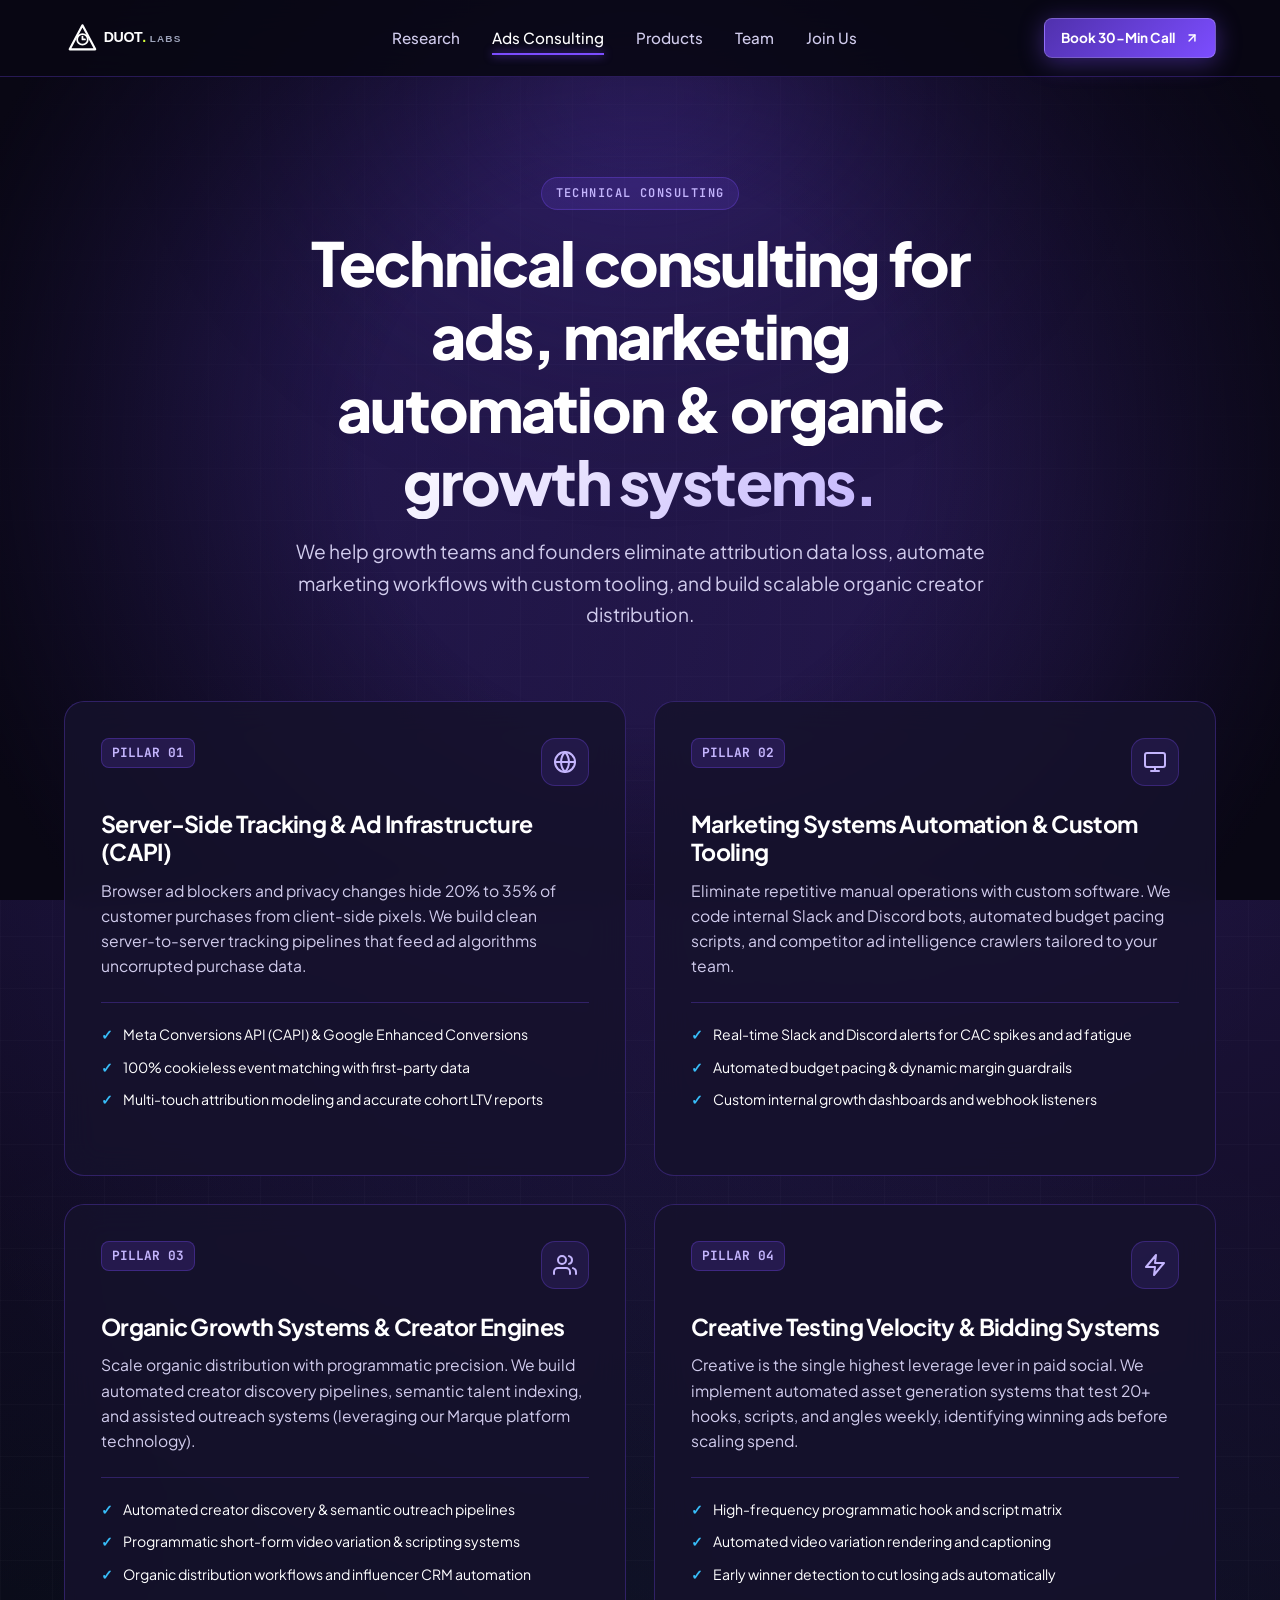
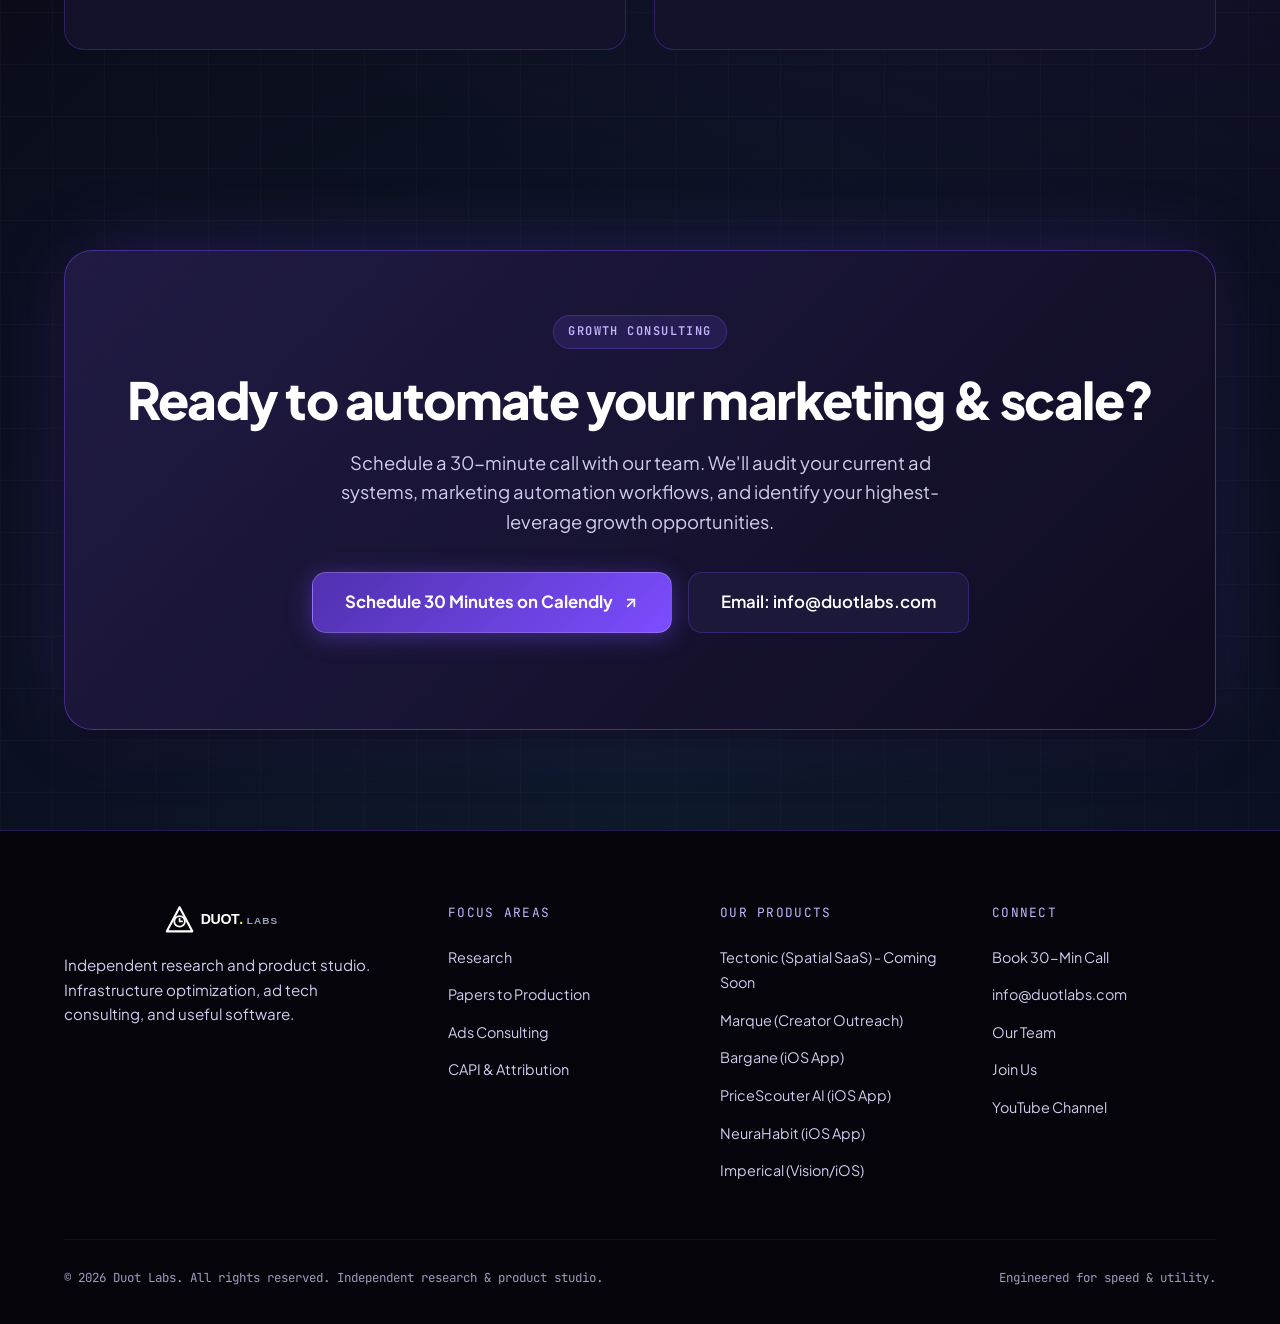
==== commit 4c8dda37: "Add Tectonic product card to website" ====
--- a/consulting.html
+++ b/consulting.html
@@ -248,6 +248,7 @@
         <div>
           <div class="footer-heading">Our Products</div>
           <ul class="footer-links">
+            <li><a href="products.html" class="footer-link">Tectonic (Spatial SaaS) - Coming Soon</a></li>
             <li><a href="https://marque.live/" target="_blank" rel="noopener noreferrer" class="footer-link">Marque
                 (Creator Outreach)</a></li>
             <li><a href="https://apps.apple.com/us/app/bargane/id6760089931" target="_blank" rel="noopener noreferrer"
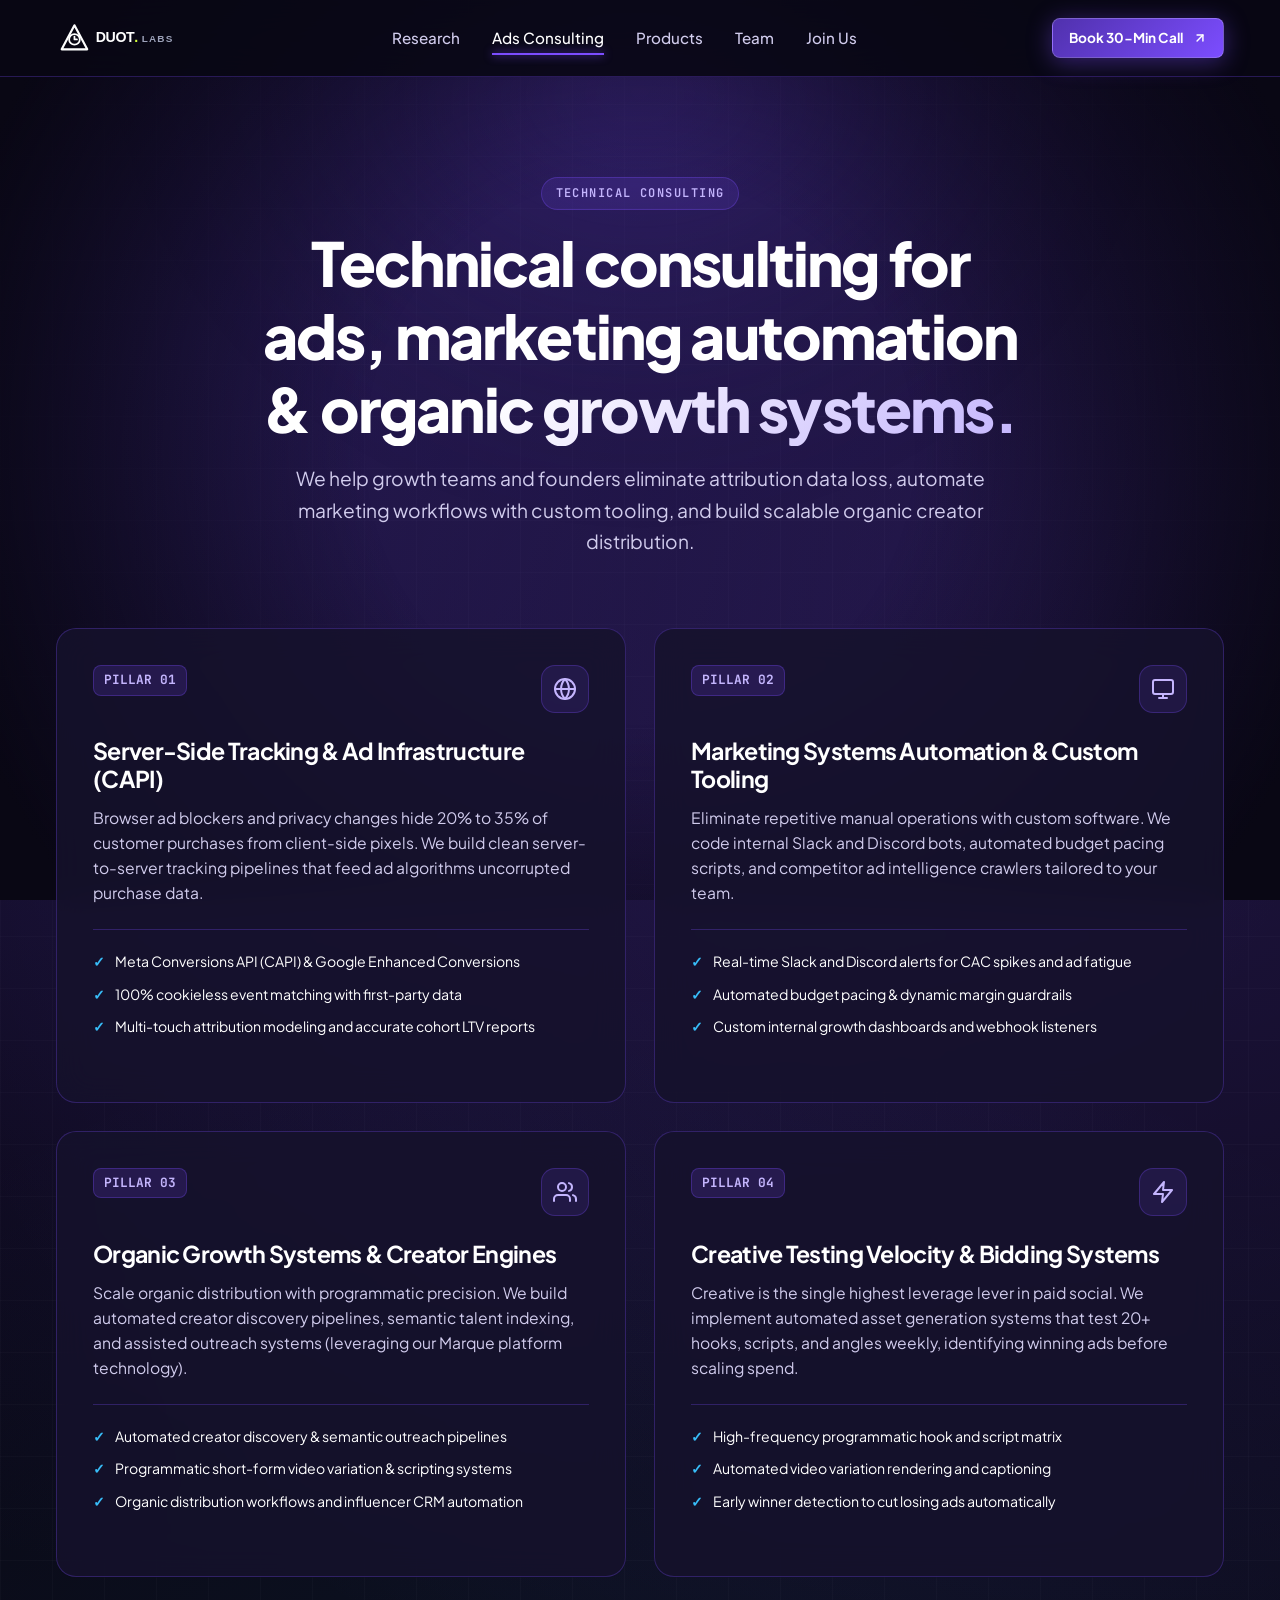
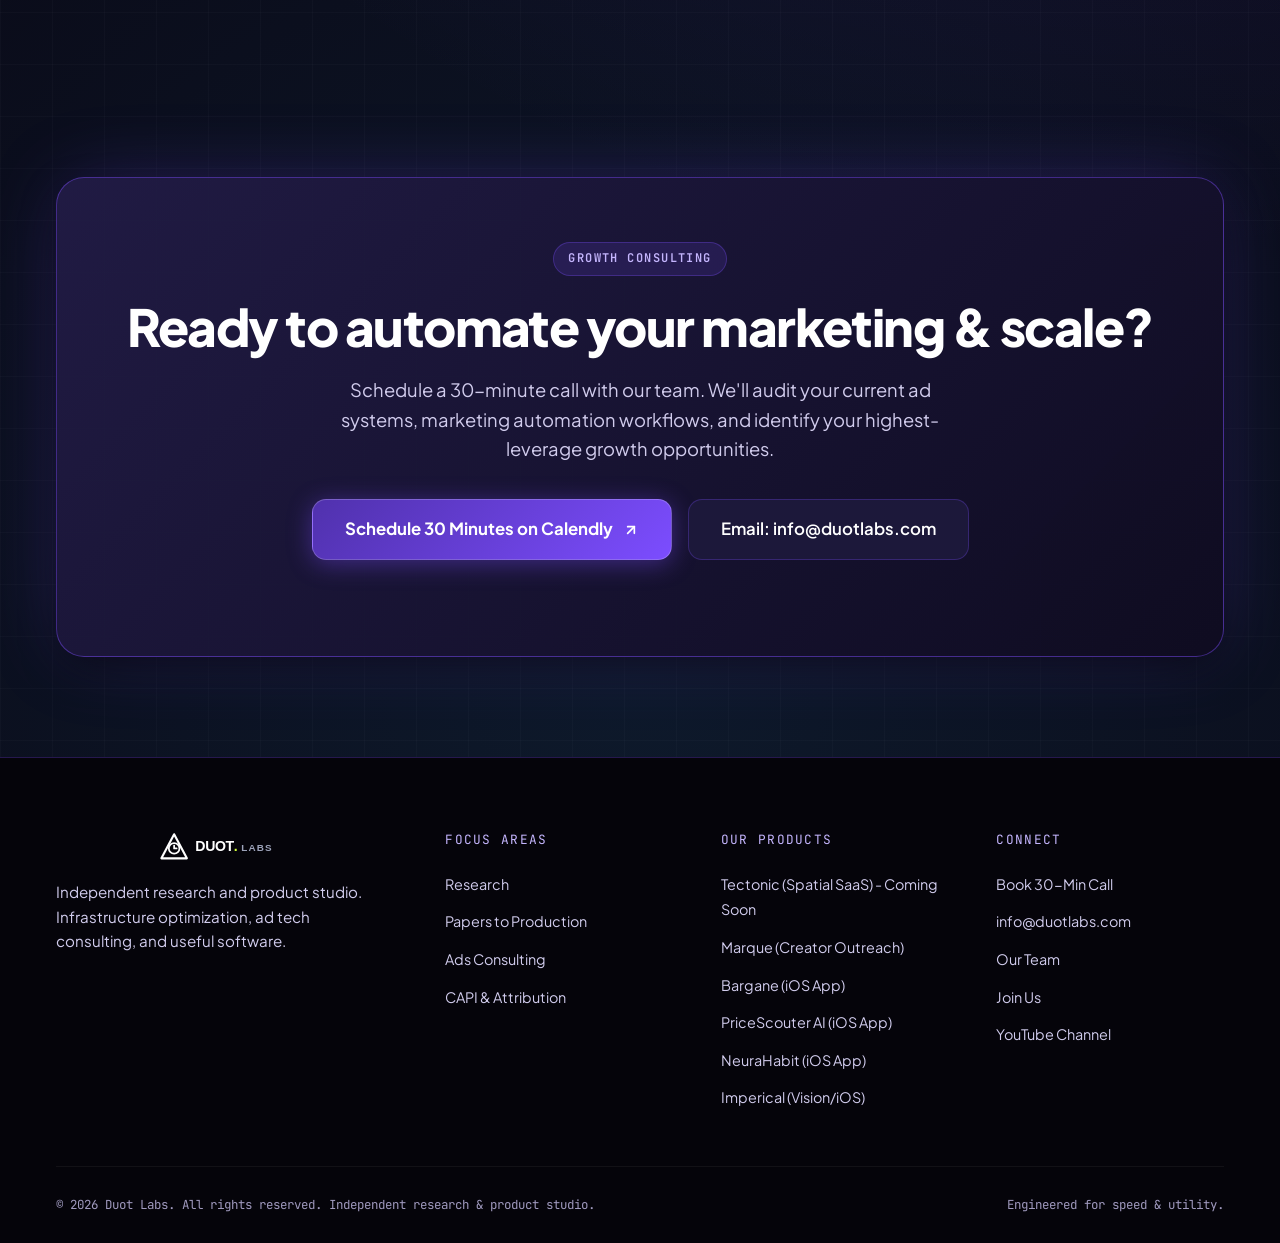
==== commit a4c848c0: "Updated mobile layout" ====
--- a/consulting.html
+++ b/consulting.html
@@ -37,6 +37,12 @@
           <li><a href="products.html" class="nav-link">Products</a></li>
           <li><a href="team.html" class="nav-link">Team</a></li>
           <li><a href="join.html" class="nav-link">Join Us</a></li>
+          <li class="nav-mobile-cta">
+            <a href="https://calendly.com/info-duotlabs/30min" target="_blank" rel="noopener noreferrer" class="btn btn-primary" style="width: 100%; justify-content: center; margin-top: 6px;">
+              Book 30-Min Call
+              <svg width="14" height="14" viewBox="0 0 24 24" fill="none" stroke="currentColor" stroke-width="2.5" stroke-linecap="round" stroke-linejoin="round"><line x1="7" y1="17" x2="17" y2="7"></line><polyline points="7 7 17 7 17 17"></polyline></svg>
+            </a>
+          </li>
         </ul>
       </nav>
 
--- a/styles.css
+++ b/styles.css
@@ -1360,6 +1360,32 @@
   line-height: 1.45;
 }
 
+/* Mobile Nav Item CTA default hidden on desktop */
+.nav-mobile-cta {
+  display: none;
+}
+
+/* Safe Area & Mobile Viewport Rules */
+html, body {
+  max-width: 100vw;
+  overflow-x: hidden;
+  -webkit-text-size-adjust: 100%;
+  -webkit-tap-highlight-color: transparent;
+}
+
+@supports (padding-top: env(safe-area-inset-top)) {
+  .navbar {
+    padding-top: env(safe-area-inset-top);
+  }
+  .container {
+    padding-left: max(16px, env(safe-area-inset-left));
+    padding-right: max(16px, env(safe-area-inset-right));
+  }
+  .site-footer {
+    padding-bottom: max(28px, env(safe-area-inset-bottom));
+  }
+}
+
 /* Responsive Breakpoints */
 @media (max-width: 1024px) {
   .hero-grid {
@@ -1383,25 +1409,39 @@
     padding-right: 18px;
   }
 
+  .nav-container {
+    height: 64px;
+  }
+
+  .brand-logo-img {
+    height: 28px;
+  }
+
   .nav-toggle {
     display: inline-flex;
+    width: 42px;
+    height: 42px;
+    min-width: 42px;
+    min-height: 42px;
   }
 
   .nav-links {
     position: fixed;
-    top: 76px;
+    top: 64px;
     left: 0;
     right: 0;
-    background: rgba(14, 11, 30, 0.98);
-    backdrop-filter: blur(24px);
-    -webkit-backdrop-filter: blur(24px);
-    padding: 24px 20px 32px;
+    max-height: calc(100vh - 64px);
+    overflow-y: auto;
+    background: rgba(9, 7, 20, 0.96);
+    backdrop-filter: blur(28px);
+    -webkit-backdrop-filter: blur(28px);
+    padding: 16px 16px 28px;
     border-bottom: 1px solid var(--border-glass);
     display: flex;
     flex-direction: column;
     gap: 8px;
     z-index: 100;
-    box-shadow: 0 20px 40px rgba(0, 0, 0, 0.85);
+    box-shadow: 0 20px 50px rgba(0, 0, 0, 0.9);
     transform: translateY(-120%);
     opacity: 0;
     pointer-events: none;
@@ -1415,7 +1455,7 @@
   }
 
   .nav-link {
-    font-size: 1.05rem;
+    font-size: 1rem;
     font-weight: 600;
     padding: 14px 18px;
     border-radius: var(--radius-sm);
@@ -1438,57 +1478,129 @@
     display: none;
   }
 
+  .nav-mobile-cta {
+    display: block;
+    width: 100%;
+    margin-top: 6px;
+    padding-top: 10px;
+    border-top: 1px solid var(--border-subtle);
+  }
+
+  .page-header {
+    padding: 64px 0 28px;
+  }
+
+  .page-title {
+    font-size: clamp(2rem, 7.5vw, 3.2rem);
+    line-height: 1.15;
+  }
+
+  .page-intro {
+    font-size: 1.05rem;
+    line-height: 1.55;
+  }
+
   .hero-section {
-    padding: 85px 0 50px;
+    padding: 64px 0 40px;
     min-height: auto;
   }
 
   .hero-pill {
-    font-size: 0.75rem;
+    font-size: 0.72rem;
     padding: 6px 14px;
     text-align: center;
-    word-break: break-word;
+    word-break: normal;
+    white-space: normal;
+    line-height: 1.4;
+    max-width: 100%;
+    margin-bottom: 20px;
+  }
+
+  .hero-title {
+    font-size: clamp(2.1rem, 8vw, 4.2rem);
+    line-height: 1.12;
+    margin-bottom: 18px;
+  }
+
+  .hero-desc {
+    font-size: 1.05rem;
+    line-height: 1.6;
+    margin-bottom: 28px;
   }
 
   .hero-meta-strip {
-    gap: 24px;
+    gap: 16px;
     flex-wrap: wrap;
-    padding-top: 24px;
+    padding-top: 20px;
   }
 
   .hero-meta-item {
-    flex: 1 1 120px;
+    flex: 1 1 110px;
   }
 
   .hero-meta-val {
-    font-size: 1.4rem;
+    font-size: 1.3rem;
+  }
+
+  .products-scroll-header {
+    flex-direction: column;
+    align-items: flex-start;
+    gap: 16px;
+  }
+
+  .products-scroll-controls {
+    align-self: flex-start;
+  }
+
+  .products-scroll-track {
+    margin-left: -18px;
+    margin-right: -18px;
+    padding-left: 18px;
+    padding-right: 18px;
   }
 
   .product-scroll-card {
-    flex: 0 0 min(330px, 84vw);
-    padding: 24px;
+    flex: 0 0 calc(85vw - 16px);
+    max-width: 330px;
+    padding: 24px 20px;
+    scroll-snap-align: center;
   }
 
   .feature-card, .team-card {
-    padding: 28px 22px;
+    padding: 24px 20px;
+    border-radius: var(--radius-lg);
   }
 
   .join-banner, .cta-banner {
-    padding: 40px 24px;
+    padding: 36px 20px;
+    border-radius: var(--radius-lg);
   }
 
   .radar-telemetry {
-    grid-template-columns: repeat(auto-fit, minmax(110px, 1fr));
-    gap: 8px;
+    grid-template-columns: repeat(3, 1fr);
+    gap: 6px;
+  }
+
+  .telemetry-block {
+    padding: 8px 6px;
+  }
+
+  .telemetry-title {
+    font-size: 0.6rem;
+  }
+
+  .telemetry-value {
+    font-size: 0.95rem;
   }
 
   .grid-2, .grid-3, .grid-4 {
     grid-template-columns: 1fr;
+    gap: 20px;
   }
 
   .footer-grid {
     grid-template-columns: 1fr;
-    gap: 32px;
+    gap: 28px;
   }
 
   .footer-bottom {
@@ -1499,14 +1611,20 @@
 }
 
 @media (max-width: 576px) {
+  .nav-actions .btn-primary {
+    display: none;
+  }
+
   .hero-cta-group, .join-btn-group, .cta-btn-group {
     flex-direction: column;
     width: 100%;
+    gap: 12px;
   }
 
   .hero-cta-group .btn, .join-btn-group .btn, .cta-btn-group .btn {
     width: 100%;
     justify-content: center;
+    min-height: 48px;
   }
 
   .btn-lg {
@@ -1518,4 +1636,35 @@
     font-size: 16px; /* Prevents auto-zoom on iOS */
     padding: 14px 16px;
   }
-}
+
+  .product-card-title-row {
+    flex-direction: column;
+    align-items: flex-start;
+    gap: 4px;
+  }
+
+  .product-type-tag {
+    margin-bottom: 12px;
+  }
+
+  .modal-overlay {
+    padding: 12px;
+    align-items: flex-end;
+  }
+
+  .modal-container {
+    border-radius: var(--radius-lg);
+    max-height: 88vh;
+    margin: 0;
+    width: 100%;
+  }
+
+  .modal-header {
+    padding: 16px 20px;
+  }
+
+  .modal-body {
+    padding: 20px;
+  }
+}
+
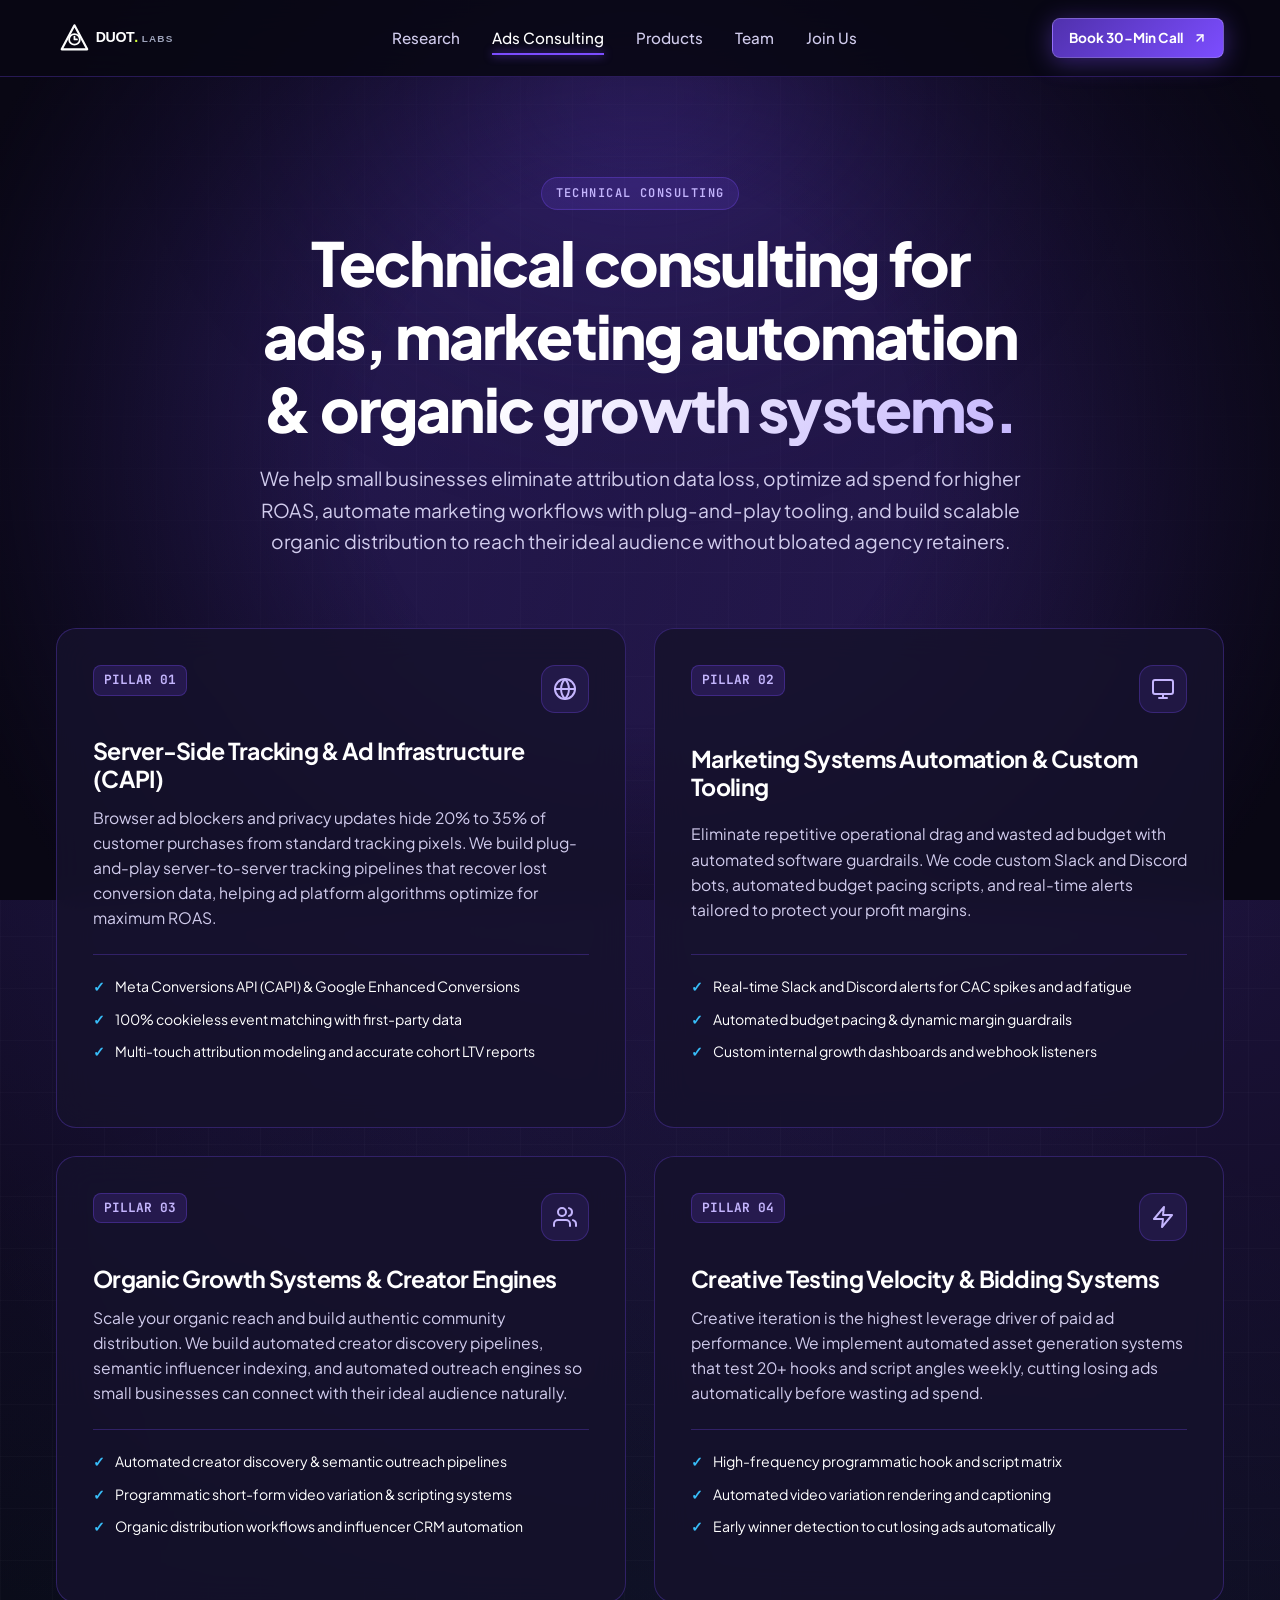
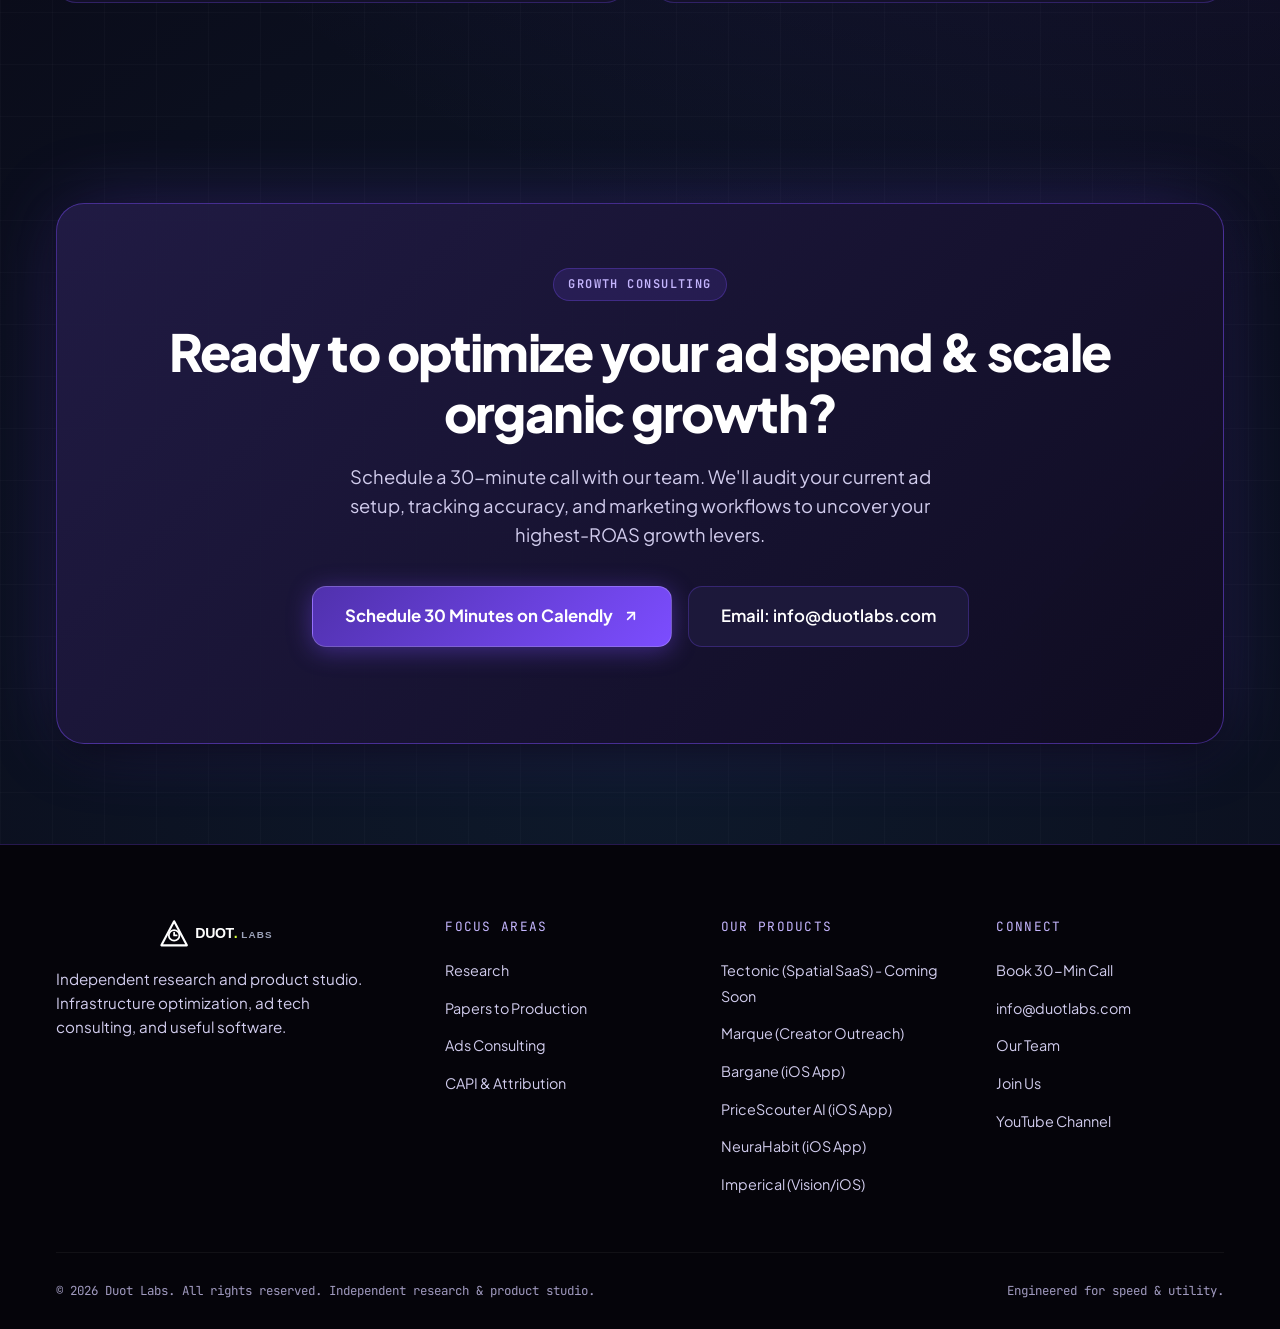
==== commit e23b249c: "Improve consulting page framing for small business ROAS & organic growth" ====
--- a/consulting.html
+++ b/consulting.html
@@ -6,7 +6,7 @@
   <meta name="viewport" content="width=device-width, initial-scale=1.0" />
   <title>Technical Ads Consulting — Duot Labs</title>
   <meta name="description"
-    content="Technical consulting for advertising teams: server-side CAPI tracking, automated creative hook testing, bidding systems, and custom internal growth bots." />
+    content="Automated ad infrastructure and growth engineering for small businesses: cookieless server-side tracking, ROAS optimization, marketing automation, and organic creator distribution." />
   <link rel="icon" type="image/svg+xml" href="assets/favicon.svg" />
   <meta name="theme-color" content="#090714" />
 
@@ -74,8 +74,7 @@
       <h1 class="page-title">Technical consulting for ads, marketing automation <span class="gradient-text-purple">&
           organic growth systems.</span></h1>
       <p class="page-intro">
-        We help growth teams and founders eliminate attribution data loss, automate marketing workflows with custom
-        tooling, and build scalable organic creator distribution.
+        We help small businesses eliminate attribution data loss, optimize ad spend for higher ROAS, automate marketing workflows with plug-and-play tooling, and build scalable organic distribution to reach their ideal audience without bloated agency retainers.
       </p>
     </div>
   </header>
@@ -101,8 +100,7 @@
           </div>
           <h2 class="card-title">Server-Side Tracking & Ad Infrastructure (CAPI)</h2>
           <p class="card-desc">
-            Browser ad blockers and privacy changes hide 20% to 35% of customer purchases from client-side pixels. We
-            build clean server-to-server tracking pipelines that feed ad algorithms uncorrupted purchase data.
+            Browser ad blockers and privacy updates hide 20% to 35% of customer purchases from standard tracking pixels. We build plug-and-play server-to-server tracking pipelines that recover lost conversion data, helping ad platform algorithms optimize for maximum ROAS.
           </p>
           <ul class="feature-bullets">
             <li class="feature-bullet-item"><span class="bullet-check">✓</span> Meta Conversions API (CAPI) & Google
@@ -129,8 +127,7 @@
           </div>
           <h2 class="card-title">Marketing Systems Automation & Custom Tooling</h2>
           <p class="card-desc">
-            Eliminate repetitive manual operations with custom software. We code internal Slack and Discord bots,
-            automated budget pacing scripts, and competitor ad intelligence crawlers tailored to your team.
+            Eliminate repetitive operational drag and wasted ad budget with automated software guardrails. We code custom Slack and Discord bots, automated budget pacing scripts, and real-time alerts tailored to protect your profit margins.
           </p>
           <ul class="feature-bullets">
             <li class="feature-bullet-item"><span class="bullet-check">✓</span> Real-time Slack and Discord alerts for
@@ -158,8 +155,7 @@
           </div>
           <h2 class="card-title">Organic Growth Systems & Creator Engines</h2>
           <p class="card-desc">
-            Scale organic distribution with programmatic precision. We build automated creator discovery pipelines,
-            semantic talent indexing, and assisted outreach systems (leveraging our Marque platform technology).
+            Scale your organic reach and build authentic community distribution. We build automated creator discovery pipelines, semantic influencer indexing, and automated outreach engines so small businesses can connect with their ideal audience naturally.
           </p>
           <ul class="feature-bullets">
             <li class="feature-bullet-item"><span class="bullet-check">✓</span> Automated creator discovery & semantic
@@ -184,8 +180,7 @@
           </div>
           <h2 class="card-title">Creative Testing Velocity & Bidding Systems</h2>
           <p class="card-desc">
-            Creative is the single highest leverage lever in paid social. We implement automated asset generation
-            systems that test 20+ hooks, scripts, and angles weekly, identifying winning ads before scaling spend.
+            Creative iteration is the highest leverage driver of paid ad performance. We implement automated asset generation systems that test 20+ hooks and script angles weekly, cutting losing ads automatically before wasting ad spend.
           </p>
           <ul class="feature-bullets">
             <li class="feature-bullet-item"><span class="bullet-check">✓</span> High-frequency programmatic hook and
@@ -206,10 +201,9 @@
     <div class="container">
       <div class="cta-banner">
         <div class="section-pill" style="margin-bottom: 20px;">GROWTH CONSULTING</div>
-        <h2 class="cta-title">Ready to automate your marketing & scale?</h2>
+        <h2 class="cta-title">Ready to optimize your ad spend & scale organic growth?</h2>
         <p class="cta-desc">
-          Schedule a 30-minute call with our team. We'll audit your current ad systems, marketing automation workflows,
-          and identify your highest-leverage growth opportunities.
+          Schedule a 30-minute call with our team. We'll audit your current ad setup, tracking accuracy, and marketing workflows to uncover your highest-ROAS growth levers.
         </p>
         <div class="cta-btn-group">
           <a href="https://calendly.com/info-duotlabs/30min" target="_blank" rel="noopener noreferrer"
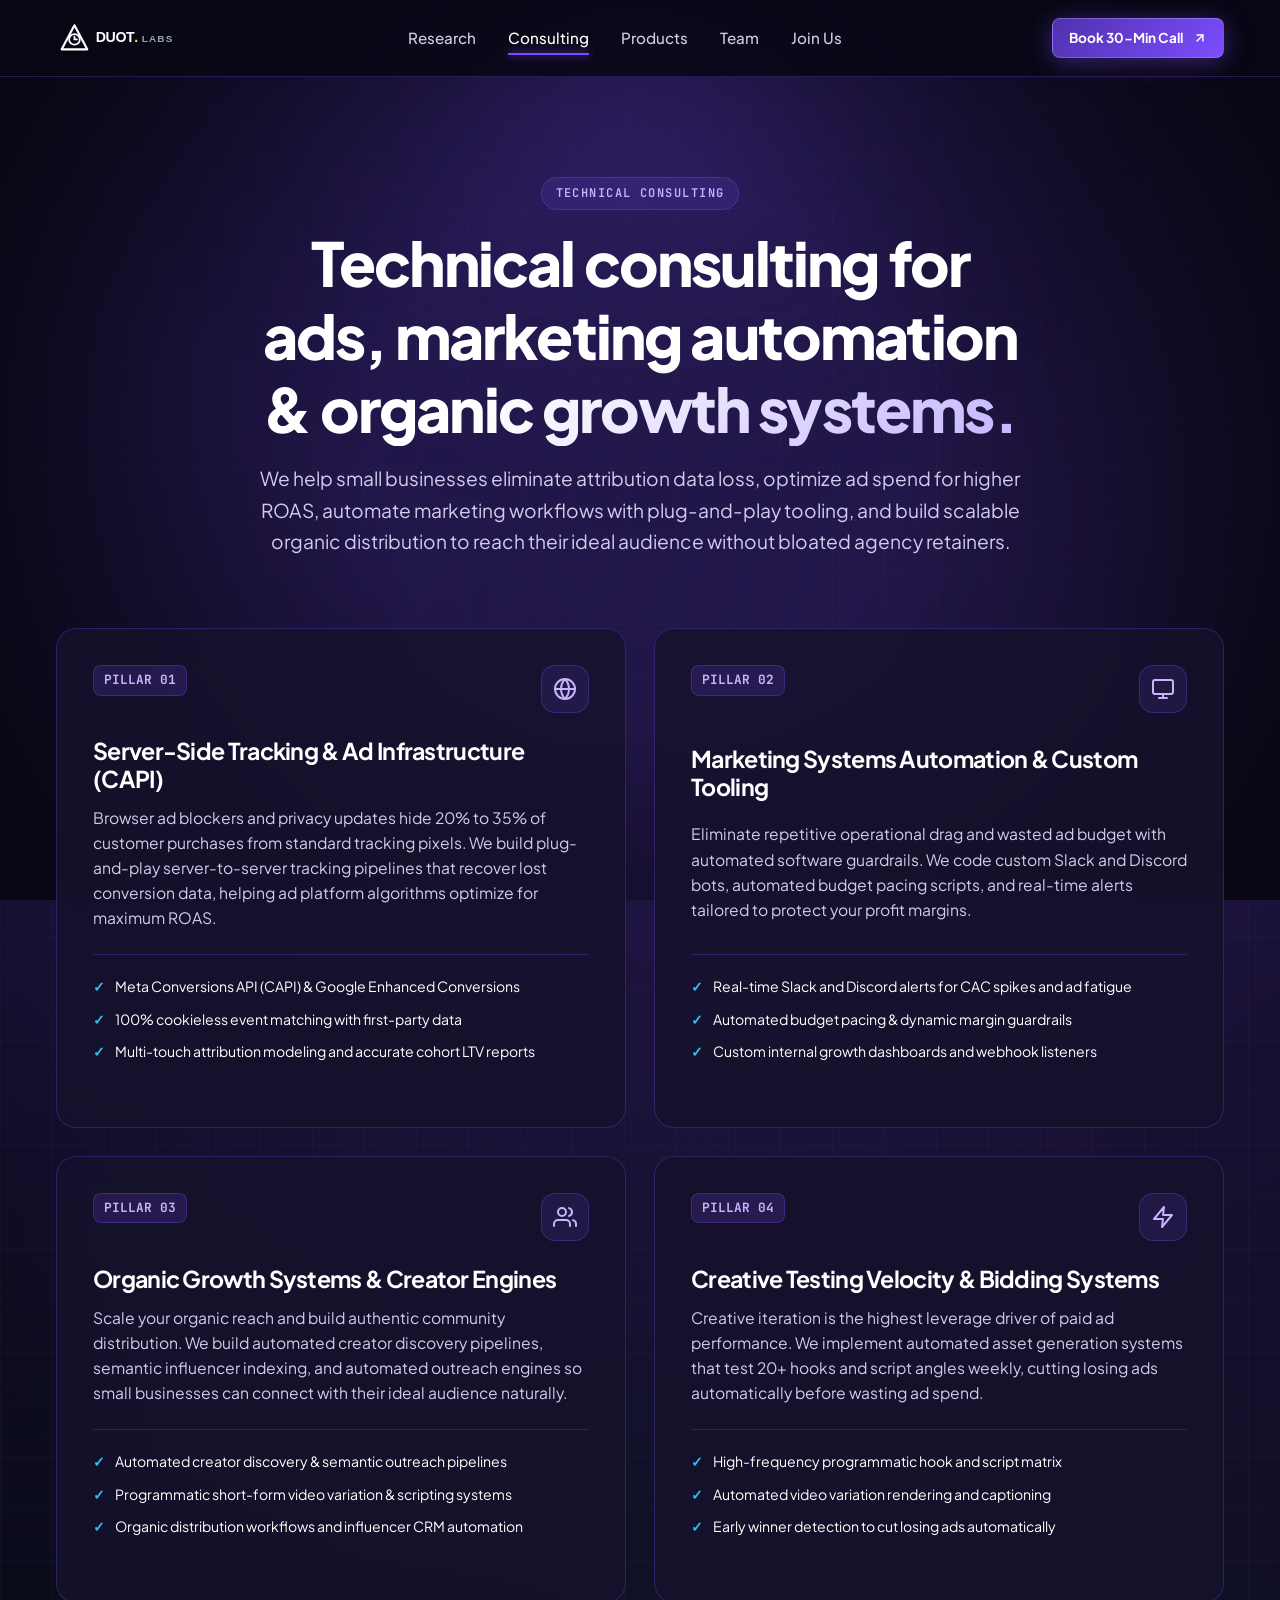
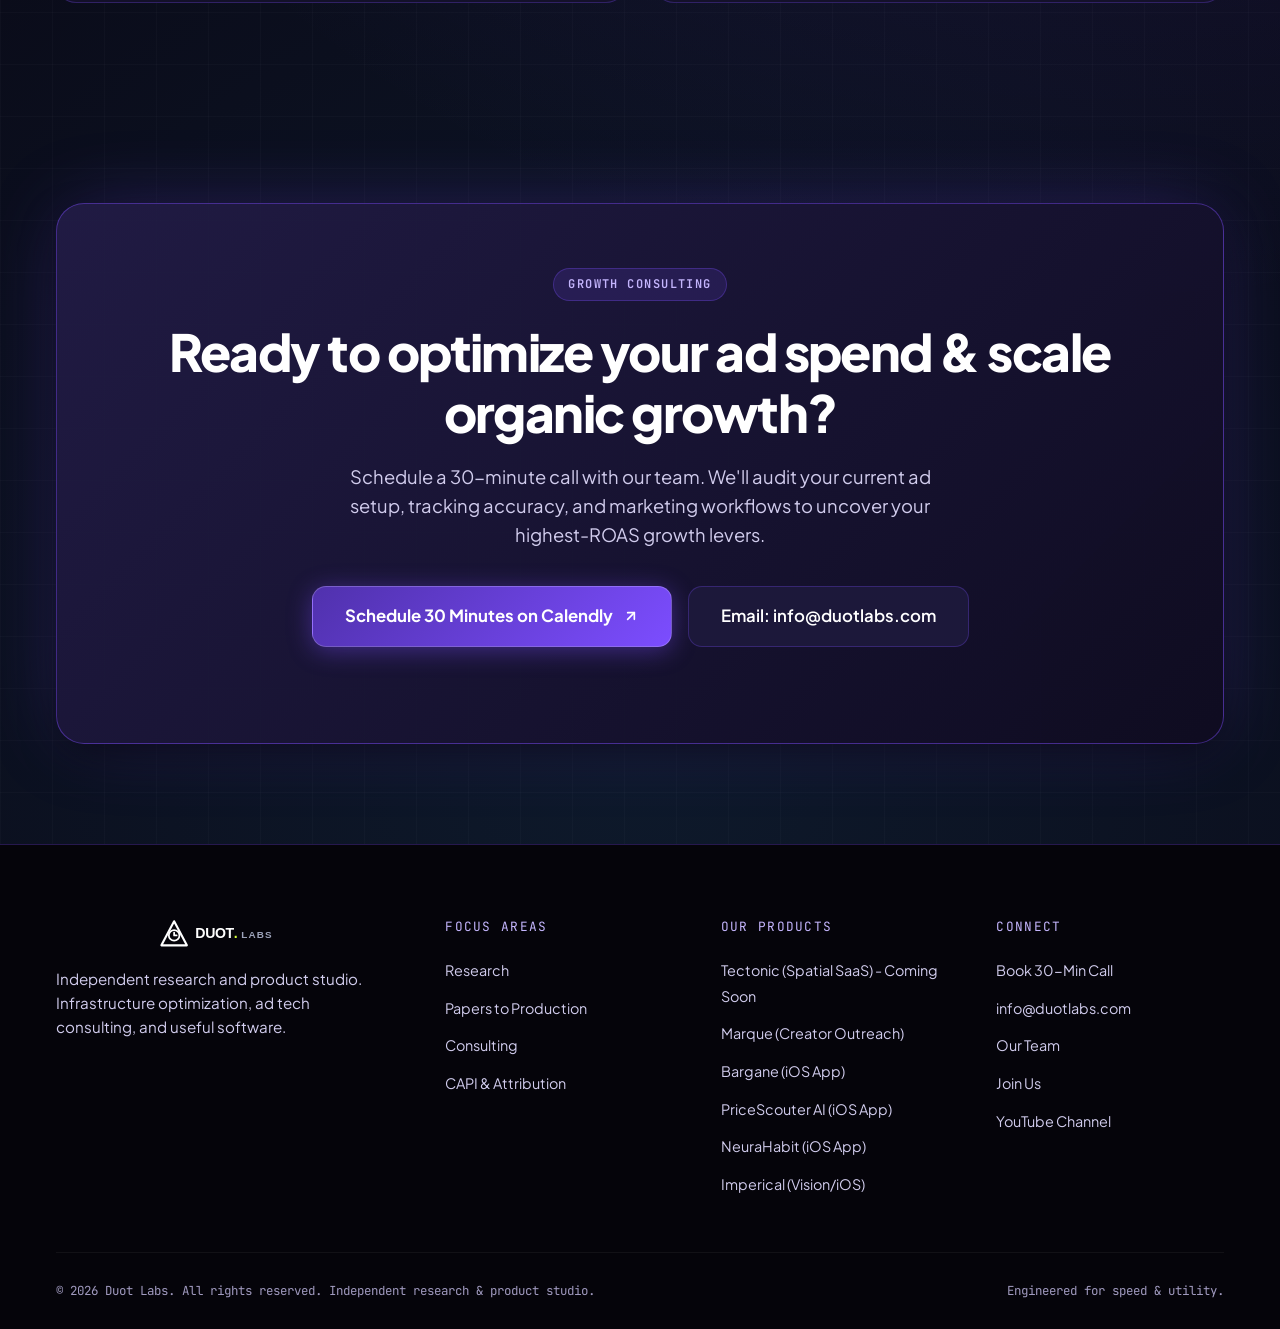
==== commit 9e137794: "Update navigation and links from Ads Consulting to Consulting" ====
--- a/consulting.html
+++ b/consulting.html
@@ -4,7 +4,7 @@
 <head>
   <meta charset="UTF-8" />
   <meta name="viewport" content="width=device-width, initial-scale=1.0" />
-  <title>Technical Ads Consulting — Duot Labs</title>
+  <title>Consulting — Duot Labs</title>
   <meta name="description"
     content="Automated ad infrastructure and growth engineering for small businesses: cookieless server-side tracking, ROAS optimization, marketing automation, and organic creator distribution." />
   <link rel="icon" type="image/svg+xml" href="assets/favicon.svg" />
@@ -33,7 +33,7 @@
       <nav aria-label="Main Navigation">
         <ul class="nav-links">
           <li><a href="research.html" class="nav-link">Research</a></li>
-          <li><a href="consulting.html" class="nav-link active">Ads Consulting</a></li>
+          <li><a href="consulting.html" class="nav-link active">Consulting</a></li>
           <li><a href="products.html" class="nav-link">Products</a></li>
           <li><a href="team.html" class="nav-link">Team</a></li>
           <li><a href="join.html" class="nav-link">Join Us</a></li>
@@ -240,7 +240,7 @@
           <ul class="footer-links">
             <li><a href="research.html" class="footer-link">Research</a></li>
             <li><a href="research.html" class="footer-link">Papers to Production</a></li>
-            <li><a href="consulting.html" class="footer-link">Ads Consulting</a></li>
+            <li><a href="consulting.html" class="footer-link">Consulting</a></li>
             <li><a href="consulting.html" class="footer-link">CAPI & Attribution</a></li>
           </ul>
         </div>
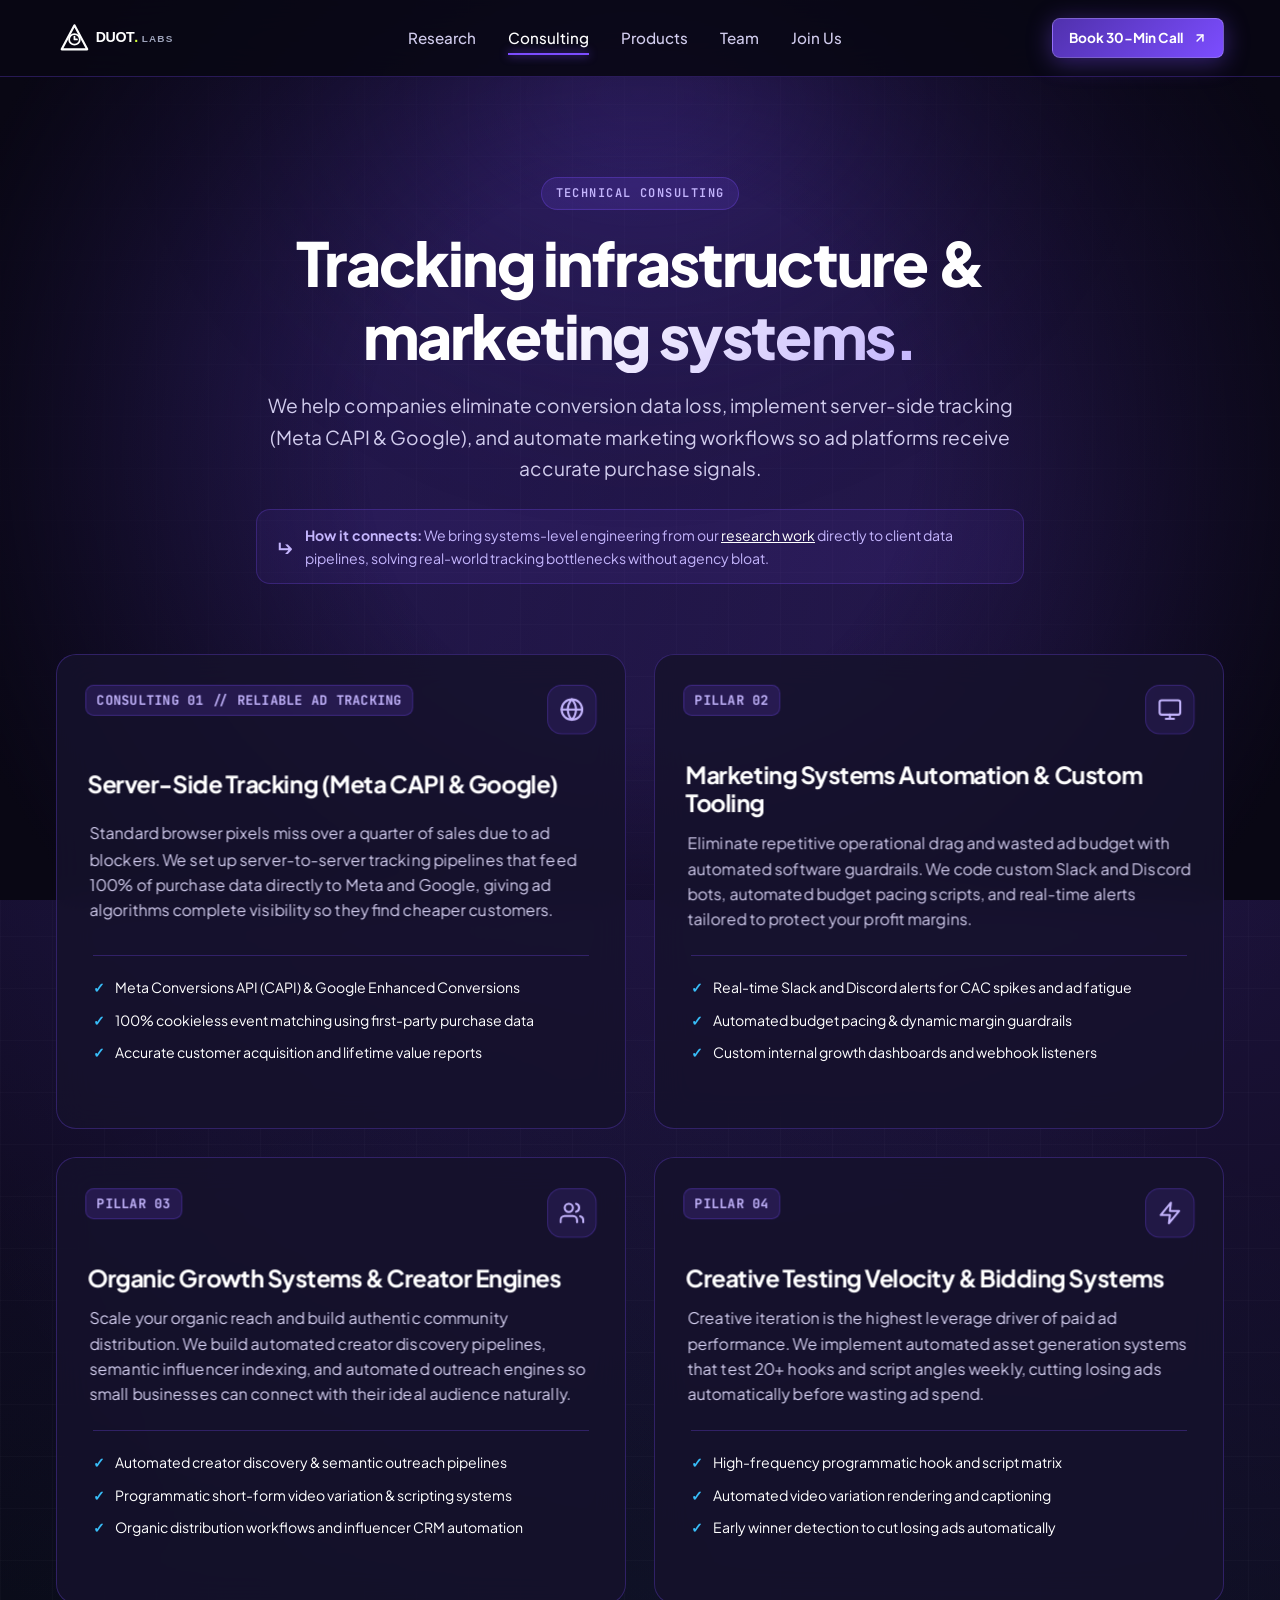
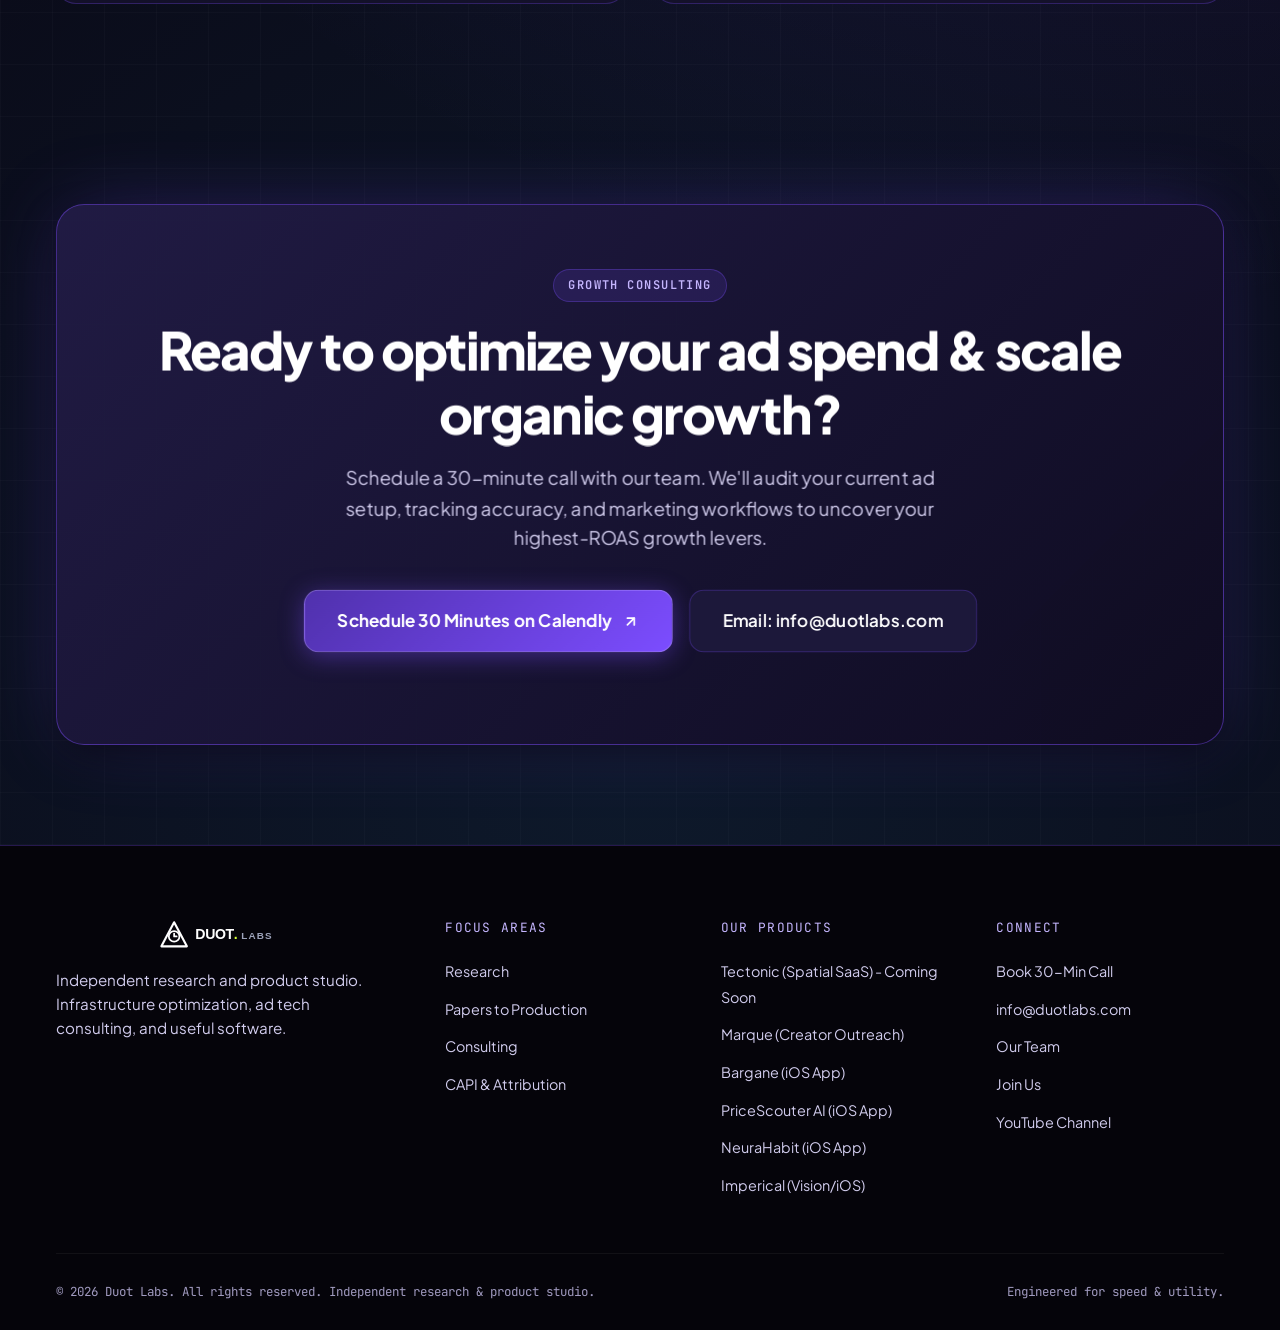
==== commit 54287142: "updated new design" ====
--- a/consulting.html
+++ b/consulting.html
@@ -71,11 +71,15 @@
   <header class="page-header">
     <div class="container page-header-inner">
       <div class="section-pill">TECHNICAL CONSULTING</div>
-      <h1 class="page-title">Technical consulting for ads, marketing automation <span class="gradient-text-purple">&
-          organic growth systems.</span></h1>
+      <h1 class="page-title">Tracking infrastructure & <span class="gradient-text-purple">marketing systems.</span></h1>
       <p class="page-intro">
-        We help small businesses eliminate attribution data loss, optimize ad spend for higher ROAS, automate marketing workflows with plug-and-play tooling, and build scalable organic distribution to reach their ideal audience without bloated agency retainers.
+        We help companies eliminate conversion data loss, implement server-side tracking (Meta CAPI & Google), and automate marketing workflows so ad platforms receive accurate purchase signals.
       </p>
+
+      <div style="margin-top: 24px; text-align: left; background: rgba(124, 77, 255, 0.08); border: 1px solid rgba(124, 77, 255, 0.25); border-radius: var(--radius-md); padding: 14px 20px; display: flex; align-items: center; gap: 12px;">
+        <span style="color: #c4b5fd; font-weight: 700; font-size: 1.1rem;">↳</span>
+        <span style="font-size: 0.88rem; color: #c4b5fd;"><b>How it connects:</b> We bring systems-level engineering from our <a href="research.html" style="color: #ffffff; text-decoration: underline;">research work</a> directly to client data pipelines, solving real-world tracking bottlenecks without agency bloat.</span>
+      </div>
     </div>
   </header>
 
@@ -87,7 +91,7 @@
         <!-- 01: Server-Side CAPI -->
         <div class="feature-card">
           <div class="card-header-icon">
-            <span class="card-code">PILLAR 01</span>
+            <span class="card-code">CONSULTING 01 // RELIABLE AD TRACKING</span>
             <div class="icon-box">
               <svg width="24" height="24" viewBox="0 0 24 24" fill="none" stroke="currentColor" stroke-width="2"
                 stroke-linecap="round" stroke-linejoin="round">
@@ -98,17 +102,15 @@
               </svg>
             </div>
           </div>
-          <h2 class="card-title">Server-Side Tracking & Ad Infrastructure (CAPI)</h2>
-          <p class="card-desc">
-            Browser ad blockers and privacy updates hide 20% to 35% of customer purchases from standard tracking pixels. We build plug-and-play server-to-server tracking pipelines that recover lost conversion data, helping ad platform algorithms optimize for maximum ROAS.
+          <h2 class="card-title">Server-Side Tracking (Meta CAPI & Google)</h2>
+          <p class="card-desc">
+            Standard browser pixels miss over a quarter of sales due to ad blockers. We set up server-to-server tracking pipelines that feed 100% of purchase data directly to Meta and Google, giving ad algorithms complete visibility so they find cheaper customers.
           </p>
           <ul class="feature-bullets">
             <li class="feature-bullet-item"><span class="bullet-check">✓</span> Meta Conversions API (CAPI) & Google
               Enhanced Conversions</li>
-            <li class="feature-bullet-item"><span class="bullet-check">✓</span> 100% cookieless event matching with
-              first-party data</li>
-            <li class="feature-bullet-item"><span class="bullet-check">✓</span> Multi-touch attribution modeling and
-              accurate cohort LTV reports</li>
+            <li class="feature-bullet-item"><span class="bullet-check">✓</span> 100% cookieless event matching using first-party purchase data</li>
+            <li class="feature-bullet-item"><span class="bullet-check">✓</span> Accurate customer acquisition and lifetime value reports</li>
           </ul>
         </div>
 
--- a/styles.css
+++ b/styles.css
@@ -12,7 +12,7 @@
   --bg-glass: rgba(20, 17, 42, 0.85);
   --bg-glass-card: rgba(22, 18, 44, 0.85);
   --bg-glass-hover: rgba(36, 31, 74, 0.95);
-  
+
   /* Brand Violet / Purple & Accent Highlights */
   --brand-violet: #442d96;
   --brand-violet-light: #5d3ebc;
@@ -23,40 +23,42 @@
   --accent-cyan-subtle: rgba(56, 189, 248, 0.14);
   --accent-emerald: #00f5a0;
   --accent-lime: #d4ff3a;
-  
+
   /* Text Colors (High Contrast) */
   --text-primary: #ffffff;
   --text-secondary: #d1cced;
   --text-muted: #a09abf;
   --text-dim: #7b75a1;
-  
+
   /* Borders */
   --border-subtle: rgba(255, 255, 255, 0.12);
   --border-glass: rgba(124, 77, 255, 0.28);
   --border-active: rgba(124, 77, 255, 0.65);
   --border-glow: rgba(124, 77, 255, 0.85);
-  
+
   /* Typography */
   --font-sans: 'Plus Jakarta Sans', -apple-system, BlinkMacSystemFont, 'Segoe UI', Roboto, sans-serif;
   --font-mono: 'JetBrains Mono', 'Fira Code', monospace;
-  
+
   /* Geometry & Shadows */
   --radius-sm: 8px;
   --radius-md: 14px;
   --radius-lg: 20px;
   --radius-xl: 28px;
   --radius-full: 9999px;
-  
+
   --shadow-card: 0 14px 40px -10px rgba(0, 0, 0, 0.7);
   --shadow-glow-purple: 0 0 50px -10px rgba(124, 77, 255, 0.4);
-  
+
   --max-width: 1200px;
   --transition-fast: 0.18s cubic-bezier(0.16, 1, 0.3, 1);
   --transition-smooth: 0.35s cubic-bezier(0.16, 1, 0.3, 1);
 }
 
 /* Reset & Base */
-*, *::before, *::after {
+*,
+*::before,
+*::after {
   box-sizing: border-box;
   margin: 0;
   padding: 0;
@@ -77,7 +79,7 @@
   -moz-osx-font-smoothing: grayscale;
   overflow-x: hidden;
   position: relative;
-  background-image: 
+  background-image:
     radial-gradient(circle at 15% 12%, rgba(68, 45, 150, 0.38) 0%, transparent 45%),
     radial-gradient(circle at 85% 22%, rgba(124, 77, 255, 0.2) 0%, transparent 50%),
     radial-gradient(circle at 50% 80%, rgba(56, 189, 248, 0.1) 0%, transparent 55%),
@@ -109,7 +111,12 @@
 }
 
 /* Typography */
-h1, h2, h3, h4, h5, h6 {
+h1,
+h2,
+h3,
+h4,
+h5,
+h6 {
   color: var(--text-primary);
   font-weight: 700;
   letter-spacing: -0.03em;
@@ -276,7 +283,8 @@
   padding: 8px 0;
 }
 
-.nav-link:hover, .nav-link.active {
+.nav-link:hover,
+.nav-link.active {
   color: var(--text-primary);
 }
 
@@ -292,7 +300,8 @@
   transition: width var(--transition-fast);
 }
 
-.nav-link:hover::after, .nav-link.active::after {
+.nav-link:hover::after,
+.nav-link.active::after {
   width: 100%;
 }
 
@@ -320,7 +329,8 @@
   padding: 0;
 }
 
-.nav-toggle:hover, .nav-toggle:focus {
+.nav-toggle:hover,
+.nav-toggle:focus {
   background: rgba(124, 77, 255, 0.2);
   border-color: var(--accent-purple);
 }
@@ -422,55 +432,30 @@
   border-radius: var(--radius-md);
 }
 
-/* Hero Section (Clean & Premium Centered) */
+/* Hero Section: Modern Split Architecture */
 .hero-section {
   position: relative;
   overflow: hidden;
-  padding: 130px 0 90px;
-  min-height: calc(85vh - 76px);
-  display: flex;
-  align-items: center;
-  justify-content: center;
-  text-align: center;
-}
-
-.hero-bg-media {
-  position: absolute;
-  top: 0;
-  left: 0;
+  padding: 100px 0 40px;
+  min-height: calc(88vh - 76px);
+  display: flex;
+  align-items: center;
+}
+
+.hero-grid-container {
+  display: grid;
+  grid-template-columns: 1.05fr 0.95fr;
+  align-items: center;
+  gap: 40px;
   width: 100%;
-  height: 100%;
-  overflow: hidden;
-  pointer-events: none;
-  z-index: 0;
-}
-
-.hero-network-canvas {
-  position: absolute;
-  top: 0;
-  left: 0;
-  width: 100%;
-  height: 100%;
-  opacity: 0.7;
-}
-
-.hero-video-overlay {
-  position: absolute;
-  top: 0;
-  left: 0;
-  width: 100%;
-  height: 100%;
-  background: radial-gradient(circle at center, transparent 25%, var(--bg-primary) 90%);
-}
-
-.hero-centered {
-  position: relative;
-  z-index: 1;
-  max-width: 880px;
-  margin: 0 auto;
+}
+
+.hero-content-col {
   display: flex;
   flex-direction: column;
-  align-items: center;
+  align-items: flex-start;
+  text-align: left;
+  z-index: 2;
 }
 
 .hero-pill {
@@ -478,21 +463,23 @@
   align-items: center;
   gap: 10px;
   font-family: var(--font-mono);
-  font-size: 0.8rem;
+  font-size: 0.76rem;
+  letter-spacing: 0.06em;
   color: #c4b5fd;
   background: rgba(124, 77, 255, 0.12);
   border: 1px solid rgba(124, 77, 255, 0.35);
-  padding: 8px 18px;
+  padding: 6px 14px;
   border-radius: var(--radius-full);
-  margin-bottom: 24px;
+  margin-bottom: 16px;
 }
 
 .hero-title {
-  font-size: clamp(2.2rem, 5.5vw, 4.8rem);
+  font-size: clamp(2.2rem, 3.8vw, 3.6rem);
   font-weight: 800;
-  line-height: 1.1;
+  line-height: 1.12;
   letter-spacing: -0.04em;
-  margin-bottom: 24px;
+  margin-bottom: 16px;
+  text-align: left;
 }
 
 .hero-title em {
@@ -505,20 +492,402 @@
 }
 
 .hero-desc {
-  font-size: 1.25rem;
+  font-size: 1.05rem;
   color: var(--text-secondary);
-  line-height: 1.65;
-  margin-bottom: 36px;
-  max-width: 680px;
+  line-height: 1.6;
+  margin-bottom: 18px;
+  max-width: 580px;
+  text-align: left;
+}
+
+/* 3 Pillars Overview in Hero */
+.hero-pillars-overview {
+  display: flex;
+  flex-direction: column;
+  gap: 8px;
+  width: 100%;
+  max-width: 540px;
+  margin-bottom: 24px;
+}
+
+.pillar-overview-chip {
+  display: flex;
+  align-items: center;
+  gap: 12px;
+  padding: 10px 14px;
+  background: rgba(16, 13, 33, 0.65);
+  border: 1px solid rgba(124, 77, 255, 0.2);
+  border-radius: var(--radius-md);
+  transition: all var(--transition-fast);
+}
+
+.pillar-overview-chip:hover {
+  background: rgba(124, 77, 255, 0.12);
+  border-color: rgba(124, 77, 255, 0.45);
+  transform: translateX(3px);
+}
+
+.chip-step-badge {
+  font-family: var(--font-mono);
+  font-size: 0.72rem;
+  font-weight: 700;
+  color: #a78bfa;
+  background: rgba(124, 77, 255, 0.2);
+  padding: 3px 8px;
+  border-radius: var(--radius-sm);
+  border: 1px solid rgba(124, 77, 255, 0.35);
+  flex-shrink: 0;
+}
+
+.pillar-overview-chip:nth-child(1) .chip-step-badge {
+  color: #38bdf8;
+  background: rgba(56, 189, 248, 0.15);
+  border-color: rgba(56, 189, 248, 0.35);
+}
+
+.pillar-overview-chip:nth-child(2) .chip-step-badge {
+  color: #00f5a0;
+  background: rgba(0, 245, 160, 0.15);
+  border-color: rgba(0, 245, 160, 0.35);
+}
+
+.pillar-overview-chip:nth-child(3) .chip-step-badge {
+  color: #c4b5fd;
+  background: rgba(167, 139, 250, 0.15);
+  border-color: rgba(167, 139, 250, 0.35);
+}
+
+.chip-content {
+  display: flex;
+  flex-direction: column;
+  gap: 2px;
+}
+
+.chip-title {
+  font-size: 0.92rem;
+  font-weight: 600;
+  color: var(--text-primary);
+}
+
+.chip-sub {
+  font-size: 0.8rem;
+  color: var(--text-secondary);
+  line-height: 1.35;
+}
+
+/* Focus Areas Cards Grid */
+.ecosystem-flow-wrapper {
+  margin-top: 36px;
+  position: relative;
+}
+
+.ecosystem-cards-grid {
+  display: grid;
+  grid-template-columns: repeat(3, 1fr);
+  gap: 24px;
+  position: relative;
+}
+
+.ecosystem-card {
+  background: var(--bg-glass-card);
+  border: 1px solid var(--border-glass);
+  border-radius: var(--radius-lg);
+  padding: 30px;
+  display: flex;
+  flex-direction: column;
+  justify-content: space-between;
+  position: relative;
+  transition: all var(--transition-smooth);
+}
+
+.ecosystem-card:hover {
+  transform: translateY(-4px);
+  border-color: rgba(124, 77, 255, 0.6);
+  box-shadow: 0 16px 40px rgba(0, 0, 0, 0.5), 0 0 24px rgba(124, 77, 255, 0.25);
+}
+
+.card-step-badge {
+  display: inline-flex;
+  align-items: center;
+  gap: 6px;
+  font-family: var(--font-mono);
+  font-size: 0.74rem;
+  font-weight: 700;
+  padding: 4px 10px;
+  border-radius: var(--radius-sm);
+  margin-bottom: 16px;
+  width: fit-content;
+}
+
+.step-badge-blue {
+  background: rgba(56, 189, 248, 0.15);
+  color: #38bdf8;
+  border: 1px solid rgba(56, 189, 248, 0.35);
+}
+
+.step-badge-emerald {
+  background: rgba(0, 245, 160, 0.15);
+  color: #00f5a0;
+  border: 1px solid rgba(0, 245, 160, 0.35);
+}
+
+.step-badge-purple {
+  background: rgba(167, 139, 250, 0.15);
+  color: #c4b5fd;
+  border: 1px solid rgba(167, 139, 250, 0.35);
+}
+
+.ecosystem-card-title {
+  font-size: 1.35rem;
+  font-weight: 800;
+  color: var(--text-primary);
+  margin-bottom: 12px;
+}
+
+.ecosystem-card-plain-desc {
+  font-size: 0.94rem;
+  color: var(--text-secondary);
+  line-height: 1.6;
+  margin-bottom: 20px;
+}
+
+.ecosystem-card-footer {
+  margin-top: auto;
+  padding-top: 18px;
+  border-top: 1px solid rgba(255, 255, 255, 0.08);
+  display: flex;
+  align-items: center;
+  justify-content: flex-start;
+}
+
+.product-card-desc {
+  font-size: 0.92rem;
+  color: var(--text-secondary);
+  line-height: 1.55;
+  margin-bottom: 22px;
+}
+
+@media (max-width: 992px) {
+  .ecosystem-cards-grid {
+    grid-template-columns: 1fr;
+  }
 }
 
 .hero-cta-group {
   display: flex;
   align-items: center;
-  justify-content: center;
   gap: 16px;
   flex-wrap: wrap;
-  margin-bottom: 52px;
+}
+
+/* Right Column: 3D Systems Architecture Console */
+.hero-systems-col {
+  position: relative;
+  width: 100%;
+  z-index: 2;
+}
+
+.systems-console-frame {
+  background: rgba(14, 11, 28, 0.92);
+  border: 1px solid rgba(124, 77, 255, 0.4);
+  border-radius: var(--radius-xl);
+  overflow: hidden;
+  box-shadow: 0 20px 60px -15px rgba(0, 0, 0, 0.8), 0 0 45px -10px rgba(124, 77, 255, 0.35);
+  backdrop-filter: blur(20px);
+  display: flex;
+  flex-direction: column;
+}
+
+.console-header-bar {
+  display: flex;
+  align-items: center;
+  justify-content: space-between;
+  padding: 12px 18px;
+  background: rgba(20, 16, 40, 0.9);
+  border-bottom: 1px solid rgba(124, 77, 255, 0.25);
+}
+
+.console-dots {
+  display: flex;
+  align-items: center;
+  gap: 6px;
+}
+
+.console-dots span {
+  width: 10px;
+  height: 10px;
+  border-radius: 50%;
+}
+
+.dot-red {
+  background: #ff5f56;
+}
+
+.dot-yellow {
+  background: #ffbd2e;
+}
+
+.dot-green {
+  background: #27c93f;
+}
+
+.console-title-mono {
+  display: flex;
+  align-items: center;
+  gap: 8px;
+  font-family: var(--font-mono);
+  font-size: 0.72rem;
+  font-weight: 600;
+  color: #c4b5fd;
+  letter-spacing: 0.06em;
+}
+
+.hud-pulse-dot {
+  width: 7px;
+  height: 7px;
+  border-radius: 50%;
+  background: var(--accent-emerald);
+  box-shadow: 0 0 10px var(--accent-emerald);
+  animation: hudPulse 2s infinite ease-in-out;
+}
+
+@keyframes hudPulse {
+
+  0%,
+  100% {
+    transform: scale(1);
+    opacity: 1;
+  }
+
+  50% {
+    transform: scale(1.4);
+    opacity: 0.5;
+  }
+}
+
+.console-drag-hint {
+  font-family: var(--font-mono);
+  font-size: 0.65rem;
+  color: #38bdf8;
+  background: rgba(56, 189, 248, 0.12);
+  border: 1px solid rgba(56, 189, 248, 0.3);
+  padding: 3px 8px;
+  border-radius: var(--radius-sm);
+  letter-spacing: 0.05em;
+}
+
+.console-viewport {
+  position: relative;
+  width: 100%;
+  height: 410px;
+  background: radial-gradient(circle at center, rgba(30, 20, 65, 0.45) 0%, rgba(9, 7, 20, 0.98) 85%);
+  overflow: hidden;
+}
+
+.console-viewport canvas {
+  width: 100% !important;
+  height: 100% !important;
+  display: block;
+  cursor: grab;
+}
+
+.console-viewport canvas:active {
+  cursor: grabbing;
+}
+
+.console-bottom-bar {
+  padding: 10px 14px;
+  background: rgba(16, 13, 33, 0.95);
+  border-top: 1px solid rgba(124, 77, 255, 0.25);
+  display: flex;
+  align-items: center;
+  justify-content: center;
+}
+
+.console-layer-tabs {
+  display: flex;
+  align-items: center;
+  gap: 8px;
+  background: rgba(9, 7, 20, 0.7);
+  padding: 4px;
+  border-radius: var(--radius-full);
+  border: 1px solid rgba(124, 77, 255, 0.2);
+}
+
+.console-tab-btn {
+  flex: 1;
+  display: inline-flex;
+  align-items: center;
+  justify-content: center;
+  gap: 6px;
+  background: transparent;
+  border: none;
+  color: var(--text-muted);
+  font-family: var(--font-mono);
+  font-size: 0.74rem;
+  font-weight: 600;
+  padding: 7px 12px;
+  border-radius: var(--radius-full);
+  cursor: pointer;
+  transition: all var(--transition-fast);
+}
+
+.console-tab-btn:hover {
+  color: var(--text-primary);
+  background: rgba(124, 77, 255, 0.15);
+}
+
+.console-tab-btn.active {
+  background: linear-gradient(135deg, rgba(124, 77, 255, 0.5), rgba(56, 189, 248, 0.35));
+  border: 1px solid rgba(124, 77, 255, 0.7);
+  color: #ffffff;
+  box-shadow: 0 0 14px rgba(124, 77, 255, 0.35);
+}
+
+
+
+/* Tag strip on cards */
+.card-tech-tags {
+  display: flex;
+  gap: 8px;
+  flex-wrap: wrap;
+  margin-top: 14px;
+  margin-bottom: 18px;
+}
+
+.tech-tag {
+  font-family: var(--font-mono);
+  font-size: 0.72rem;
+  color: #c4b5fd;
+  background: rgba(124, 77, 255, 0.14);
+  border: 1px solid rgba(124, 77, 255, 0.28);
+  padding: 3px 8px;
+  border-radius: var(--radius-sm);
+}
+
+@media (max-width: 992px) {
+  .hero-grid-container {
+    grid-template-columns: 1fr;
+    gap: 40px;
+  }
+
+  .hero-content-col {
+    align-items: center;
+    text-align: center;
+  }
+
+  .hero-title,
+  .hero-desc {
+    text-align: center;
+  }
+
+  .hero-pillars-overview {
+    max-width: 100%;
+  }
+
+  .console-viewport {
+    height: 320px;
+  }
 }
 
 .hero-meta-strip {
@@ -615,9 +984,17 @@
   background: rgba(255, 255, 255, 0.15);
 }
 
-.control-dot.red { background: #ff5f56; }
-.control-dot.yellow { background: #ffbd2e; }
-.control-dot.green { background: #27c93f; }
+.control-dot.red {
+  background: #ff5f56;
+}
+
+.control-dot.yellow {
+  background: #ffbd2e;
+}
+
+.control-dot.green {
+  background: #27c93f;
+}
 
 .radar-body {
   padding: 24px;
@@ -711,8 +1088,13 @@
 }
 
 @keyframes ticker-scroll {
-  from { transform: translateX(0); }
-  to { transform: translateX(-50%); }
+  from {
+    transform: translateX(0);
+  }
+
+  to {
+    transform: translateX(-50%);
+  }
 }
 
 /* Grid Layouts */
@@ -1097,7 +1479,9 @@
   margin-bottom: 8px;
 }
 
-.form-input, .form-textarea, .form-select {
+.form-input,
+.form-textarea,
+.form-select {
   width: 100%;
   padding: 12px 16px;
   background: rgba(10, 8, 20, 0.85);
@@ -1109,7 +1493,9 @@
   transition: border-color var(--transition-fast);
 }
 
-.form-input:focus, .form-textarea:focus, .form-select:focus {
+.form-input:focus,
+.form-textarea:focus,
+.form-select:focus {
   outline: none;
   border-color: var(--accent-purple);
   box-shadow: 0 0 18px rgba(124, 77, 255, 0.3);
@@ -1366,7 +1752,8 @@
 }
 
 /* Safe Area & Mobile Viewport Rules */
-html, body {
+html,
+body {
   max-width: 100vw;
   overflow-x: hidden;
   -webkit-text-size-adjust: 100%;
@@ -1377,10 +1764,12 @@
   .navbar {
     padding-top: env(safe-area-inset-top);
   }
+
   .container {
     padding-left: max(16px, env(safe-area-inset-left));
     padding-right: max(16px, env(safe-area-inset-right));
   }
+
   .site-footer {
     padding-bottom: max(28px, env(safe-area-inset-bottom));
   }
@@ -1392,12 +1781,15 @@
     grid-template-columns: 1fr;
     gap: 40px;
   }
+
   .grid-3 {
     grid-template-columns: repeat(2, 1fr);
   }
+
   .grid-4 {
     grid-template-columns: repeat(2, 1fr);
   }
+
   .footer-grid {
     grid-template-columns: repeat(2, 1fr);
   }
@@ -1468,7 +1860,8 @@
     min-height: 48px;
   }
 
-  .nav-link:hover, .nav-link.active {
+  .nav-link:hover,
+  .nav-link.active {
     background: rgba(124, 77, 255, 0.16);
     border-color: rgba(124, 77, 255, 0.4);
     color: #ffffff;
@@ -1566,12 +1959,14 @@
     scroll-snap-align: center;
   }
 
-  .feature-card, .team-card {
+  .feature-card,
+  .team-card {
     padding: 24px 20px;
     border-radius: var(--radius-lg);
   }
 
-  .join-banner, .cta-banner {
+  .join-banner,
+  .cta-banner {
     padding: 36px 20px;
     border-radius: var(--radius-lg);
   }
@@ -1593,7 +1988,9 @@
     font-size: 0.95rem;
   }
 
-  .grid-2, .grid-3, .grid-4 {
+  .grid-2,
+  .grid-3,
+  .grid-4 {
     grid-template-columns: 1fr;
     gap: 20px;
   }
@@ -1615,13 +2012,17 @@
     display: none;
   }
 
-  .hero-cta-group, .join-btn-group, .cta-btn-group {
+  .hero-cta-group,
+  .join-btn-group,
+  .cta-btn-group {
     flex-direction: column;
     width: 100%;
     gap: 12px;
   }
 
-  .hero-cta-group .btn, .join-btn-group .btn, .cta-btn-group .btn {
+  .hero-cta-group .btn,
+  .join-btn-group .btn,
+  .cta-btn-group .btn {
     width: 100%;
     justify-content: center;
     min-height: 48px;
@@ -1632,8 +2033,11 @@
     font-size: 0.98rem;
   }
 
-  .form-input, .form-textarea, .form-select {
-    font-size: 16px; /* Prevents auto-zoom on iOS */
+  .form-input,
+  .form-textarea,
+  .form-select {
+    font-size: 16px;
+    /* Prevents auto-zoom on iOS */
     padding: 14px 16px;
   }
 
@@ -1668,3 +2072,78 @@
   }
 }
 
+/* ==========================================================================
+   3D CARD TILT & SPECULAR SHINE SYSTEM
+   ========================================================================== */
+
+.feature-card,
+.product-scroll-card,
+.team-card,
+.research-card,
+.systems-card,
+.career-card,
+.cta-banner {
+  transform-style: preserve-3d;
+  perspective: 1000px;
+  position: relative;
+  transition: transform 0.15s cubic-bezier(0.2, 0, 0.2, 1), box-shadow 0.35s ease, border-color 0.35s ease;
+  will-change: transform;
+}
+
+/* Card Specular Shine & Holographic Glare Overlay */
+.card-specular-glare {
+  position: absolute;
+  inset: 0;
+  border-radius: inherit;
+  pointer-events: none;
+  opacity: var(--glare-opacity, 0);
+  transition: opacity 0.3s cubic-bezier(0.16, 1, 0.3, 1);
+  background: radial-gradient(circle 380px at var(--glare-x, 50%) var(--glare-y, 50%),
+      rgba(255, 255, 255, 0.18) 0%,
+      rgba(124, 77, 255, 0.14) 28%,
+      rgba(56, 189, 248, 0.08) 55%,
+      transparent 78%);
+  mix-blend-mode: screen;
+  z-index: 10;
+}
+
+/* Parallax Depth for Card Internal Elements */
+.feature-card .card-header-icon,
+.feature-card .icon-box,
+.product-scroll-card .product-app-icon {
+  transform: translateZ(30px);
+  transition: transform 0.25s ease;
+}
+
+.feature-card .card-title,
+.product-scroll-card .product-card-name,
+.cta-banner .cta-title {
+  transform: translateZ(22px);
+  transition: transform 0.25s ease;
+}
+
+.feature-card .card-code,
+.product-scroll-card .product-type-tag {
+  transform: translateZ(26px);
+  transition: transform 0.25s ease;
+}
+
+.feature-card .card-desc,
+.product-scroll-card .product-card-desc,
+.cta-banner .cta-desc {
+  transform: translateZ(14px);
+  transition: transform 0.25s ease;
+}
+
+.feature-card .card-footer,
+.product-scroll-card .btn,
+.cta-banner .cta-btn-group {
+  transform: translateZ(24px);
+  transition: transform 0.25s ease;
+}
+
+@media (hover: none) {
+  .card-specular-glare {
+    display: none !important;
+  }
+}
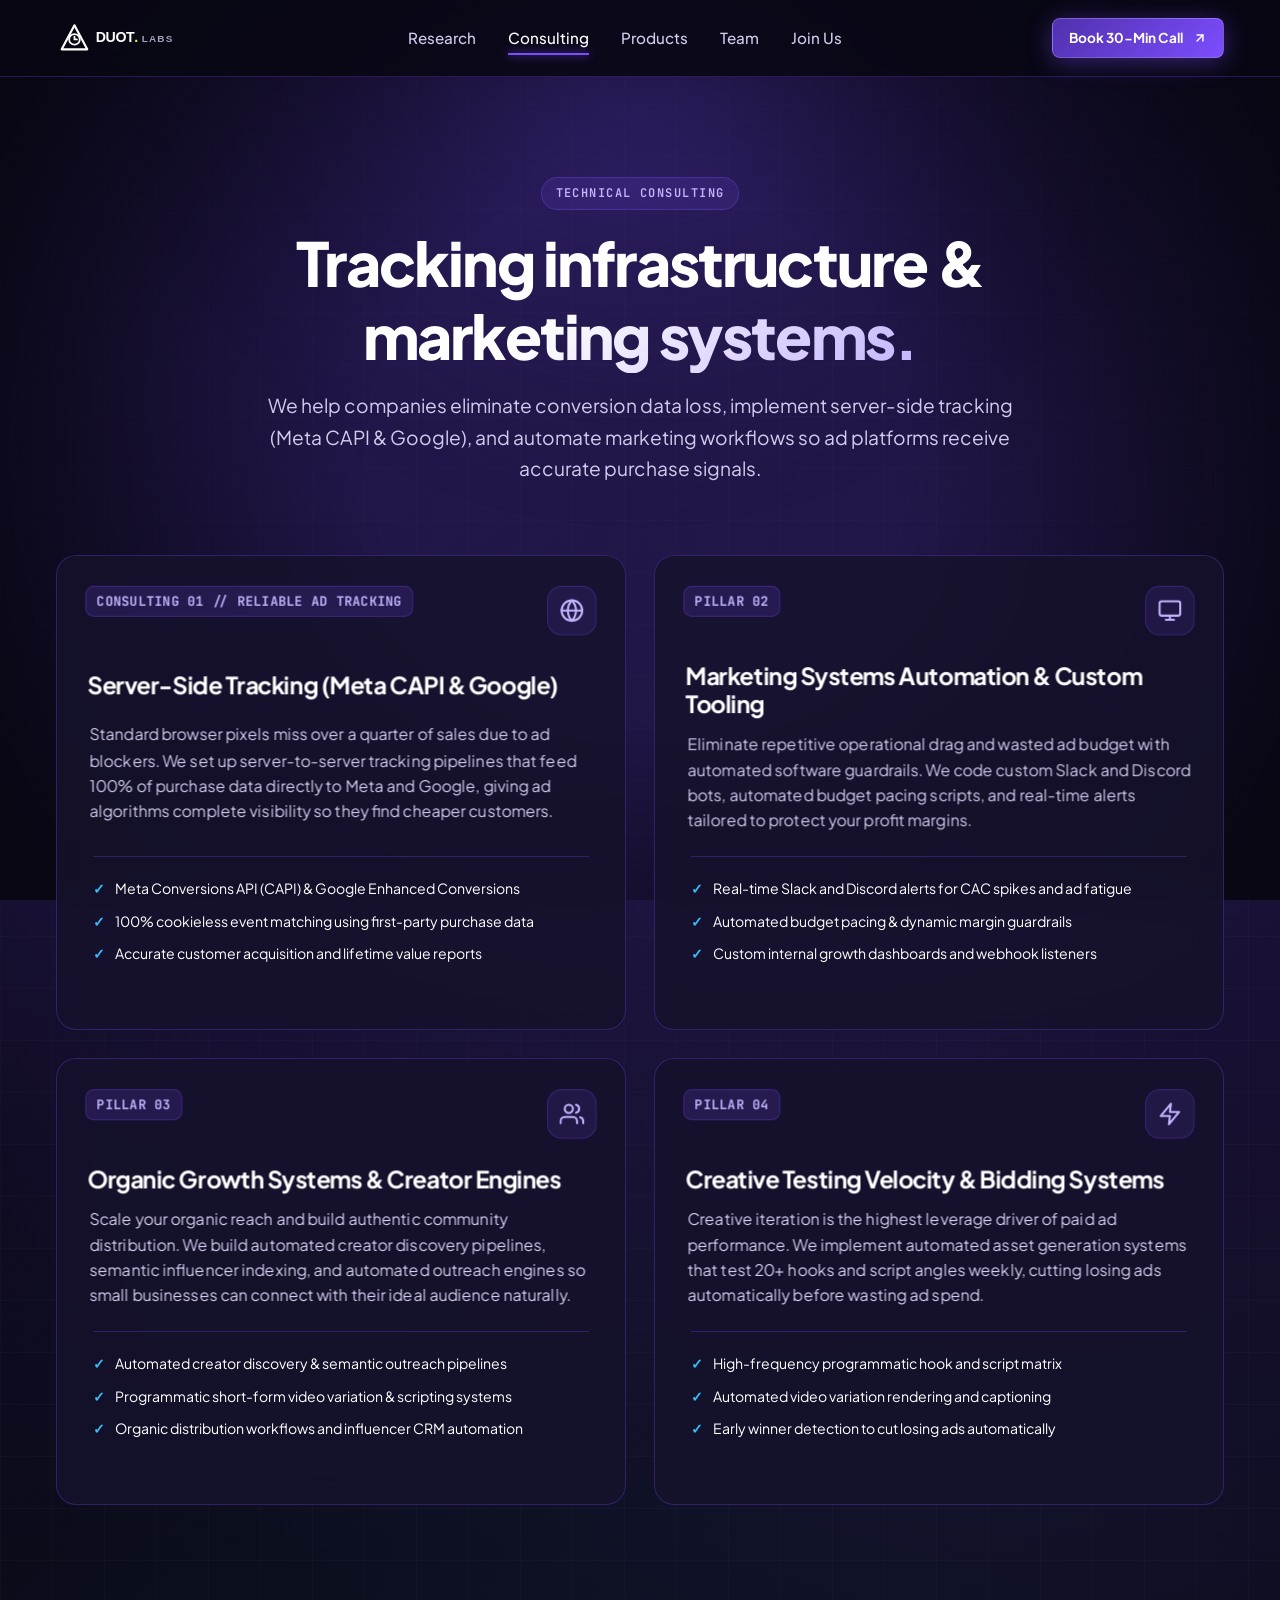
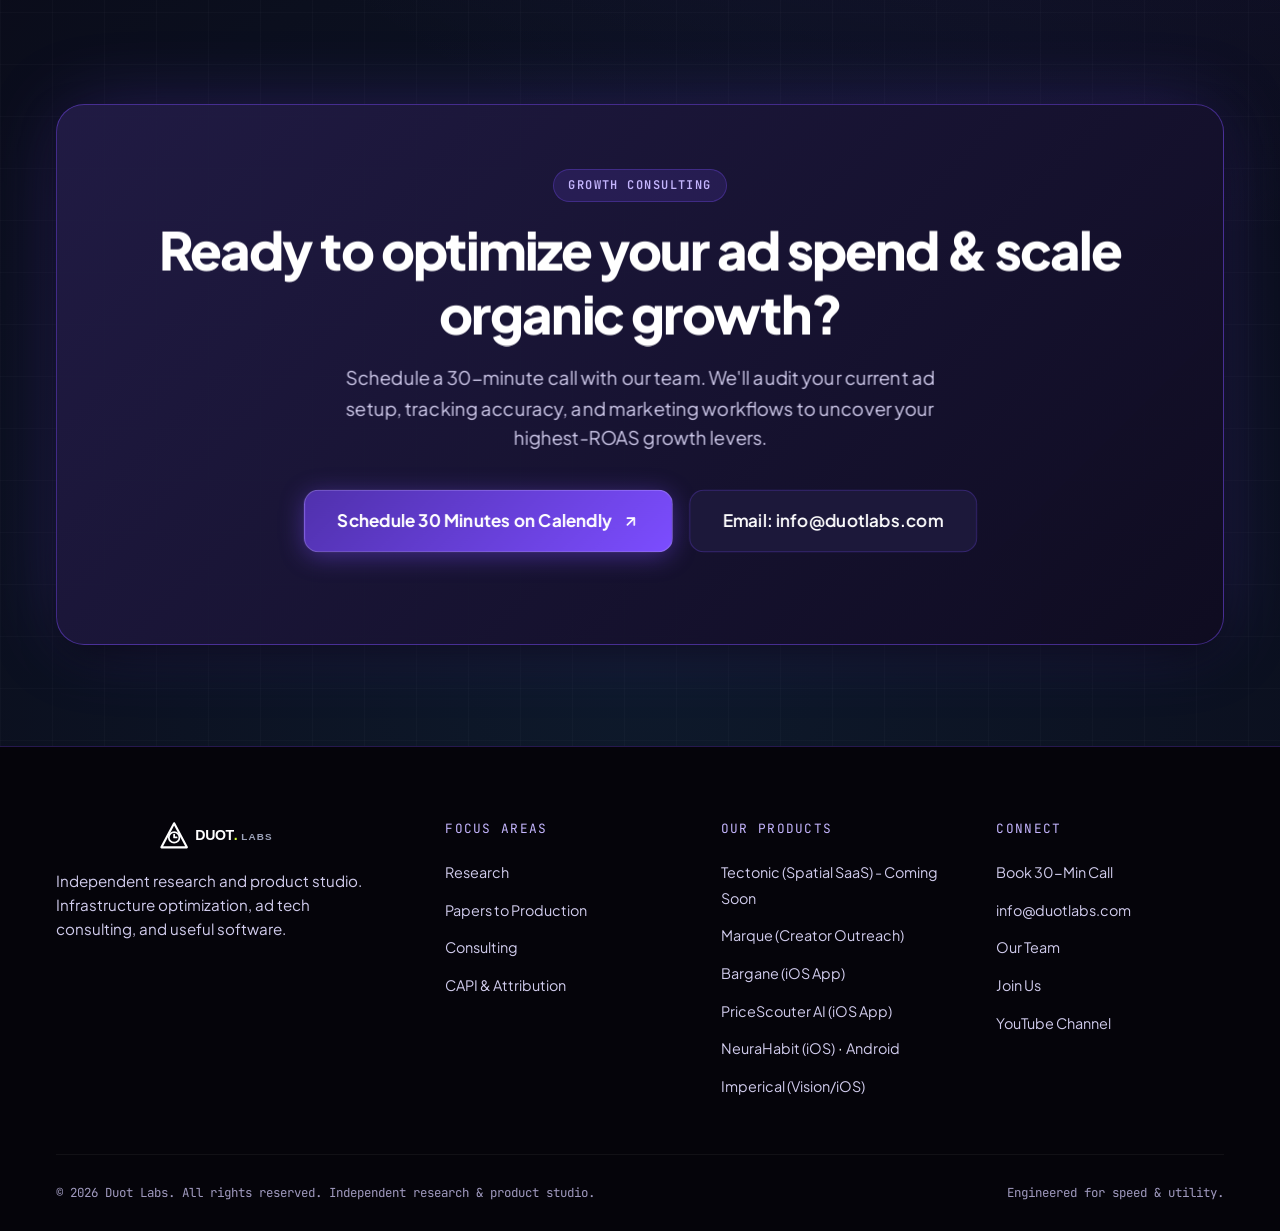
==== commit 57200d8f: "Add Android link for NeuraHabit, update marquee icons, and remove How it connects banners" ====
--- a/consulting.html
+++ b/consulting.html
@@ -76,10 +76,6 @@
         We help companies eliminate conversion data loss, implement server-side tracking (Meta CAPI & Google), and automate marketing workflows so ad platforms receive accurate purchase signals.
       </p>
 
-      <div style="margin-top: 24px; text-align: left; background: rgba(124, 77, 255, 0.08); border: 1px solid rgba(124, 77, 255, 0.25); border-radius: var(--radius-md); padding: 14px 20px; display: flex; align-items: center; gap: 12px;">
-        <span style="color: #c4b5fd; font-weight: 700; font-size: 1.1rem;">↳</span>
-        <span style="font-size: 0.88rem; color: #c4b5fd;"><b>How it connects:</b> We bring systems-level engineering from our <a href="research.html" style="color: #ffffff; text-decoration: underline;">research work</a> directly to client data pipelines, solving real-world tracking bottlenecks without agency bloat.</span>
-      </div>
     </div>
   </header>
 
@@ -258,7 +254,8 @@
             <li><a href="https://apps.apple.com/us/app/pricescouter-ai/id6749451027" target="_blank"
                 rel="noopener noreferrer" class="footer-link">PriceScouter AI (iOS App)</a></li>
             <li><a href="https://apps.apple.com/us/app/neurahabit/id6757574461" target="_blank"
-                rel="noopener noreferrer" class="footer-link">NeuraHabit (iOS App)</a></li>
+                rel="noopener noreferrer" class="footer-link">NeuraHabit (iOS)</a> · <a href="https://play.google.com/store/apps/details?id=com.neurahabit.app&hl=en_US" target="_blank"
+                rel="noopener noreferrer" class="footer-link">Android</a></li>
             <li><a href="https://apps.apple.com/us/app/imperical/id6759636738" target="_blank" rel="noopener noreferrer"
                 class="footer-link">Imperical (Vision/iOS)</a></li>
           </ul>
--- a/styles.css
+++ b/styles.css
@@ -1056,24 +1056,29 @@
   background: rgba(14, 12, 28, 0.9);
   border-top: 1px solid var(--border-glass);
   border-bottom: 1px solid var(--border-glass);
-  padding: 16px 0;
+  padding: 14px 0;
   overflow: hidden;
   position: relative;
   z-index: 2;
 }
 
+.ticker-strip:hover .ticker-track {
+  animation-play-state: paused;
+}
+
 .ticker-track {
   display: flex;
-  gap: 48px;
+  gap: 0;
   white-space: nowrap;
-  animation: ticker-scroll 35s linear infinite;
+  animation: ticker-scroll 38s linear infinite;
   width: max-content;
 }
 
 .ticker-item {
   display: inline-flex;
   align-items: center;
-  gap: 12px;
+  gap: 14px;
+  padding-right: 14px;
   font-family: var(--font-mono);
   font-size: 0.85rem;
   color: var(--text-secondary);
@@ -1081,6 +1086,25 @@
 
 .ticker-item b {
   color: #c4b5fd;
+}
+
+.ticker-app {
+  display: inline-flex;
+  align-items: center;
+  gap: 7px;
+  color: #ffffff;
+  font-weight: 700;
+  letter-spacing: 0.02em;
+}
+
+.ticker-app-icon {
+  width: 20px;
+  height: 20px;
+  border-radius: 5px;
+  object-fit: cover;
+  border: 1px solid rgba(255, 255, 255, 0.2);
+  box-shadow: 0 2px 6px rgba(0, 0, 0, 0.4);
+  vertical-align: middle;
 }
 
 .ticker-sep {
@@ -1712,6 +1736,21 @@
   font-size: 0.75rem;
   color: #c4b5fd;
   margin-bottom: 18px;
+}
+
+.product-btn-grid {
+  display: grid;
+  grid-template-columns: 1fr 1fr;
+  gap: 8px;
+  width: 100%;
+}
+
+.product-btn-grid .btn {
+  padding: 11px 8px;
+  font-size: 0.86rem;
+  width: 100%;
+  justify-content: center;
+  gap: 6px;
 }
 
 .product-info-block {
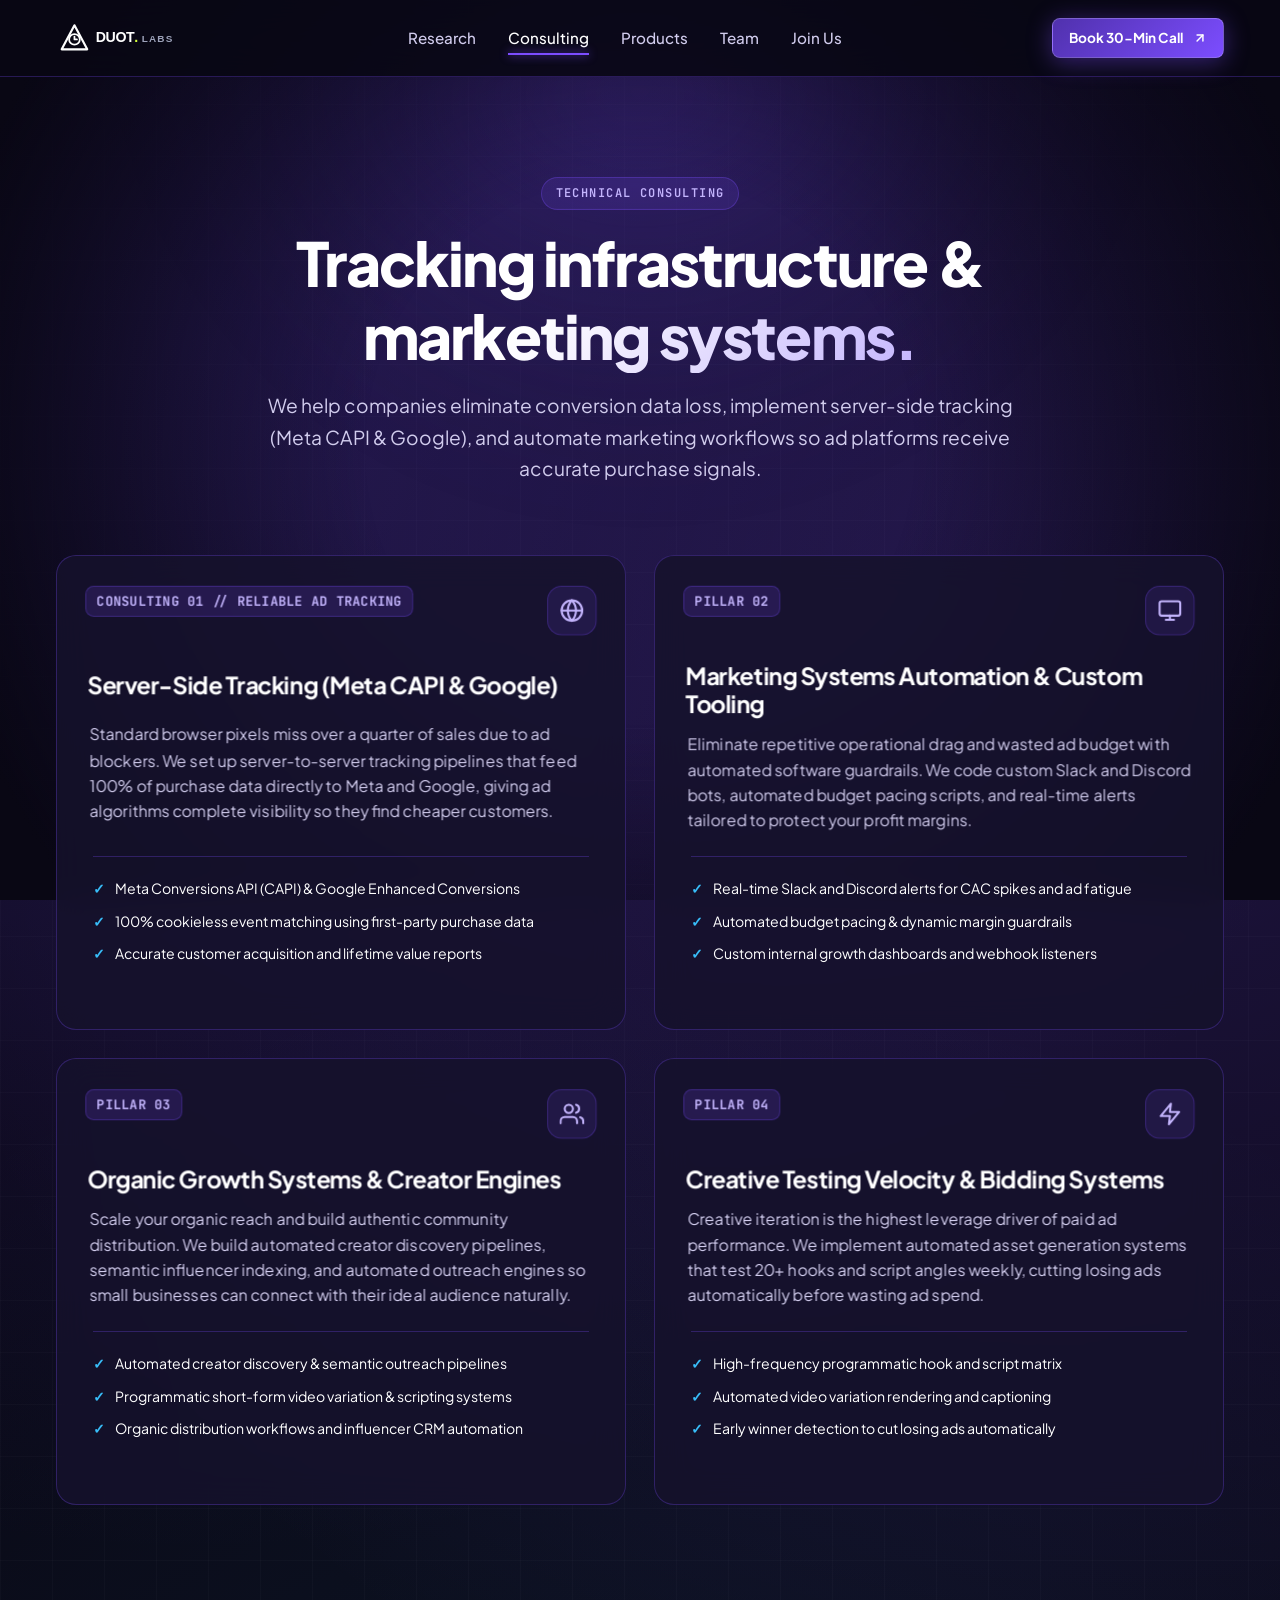
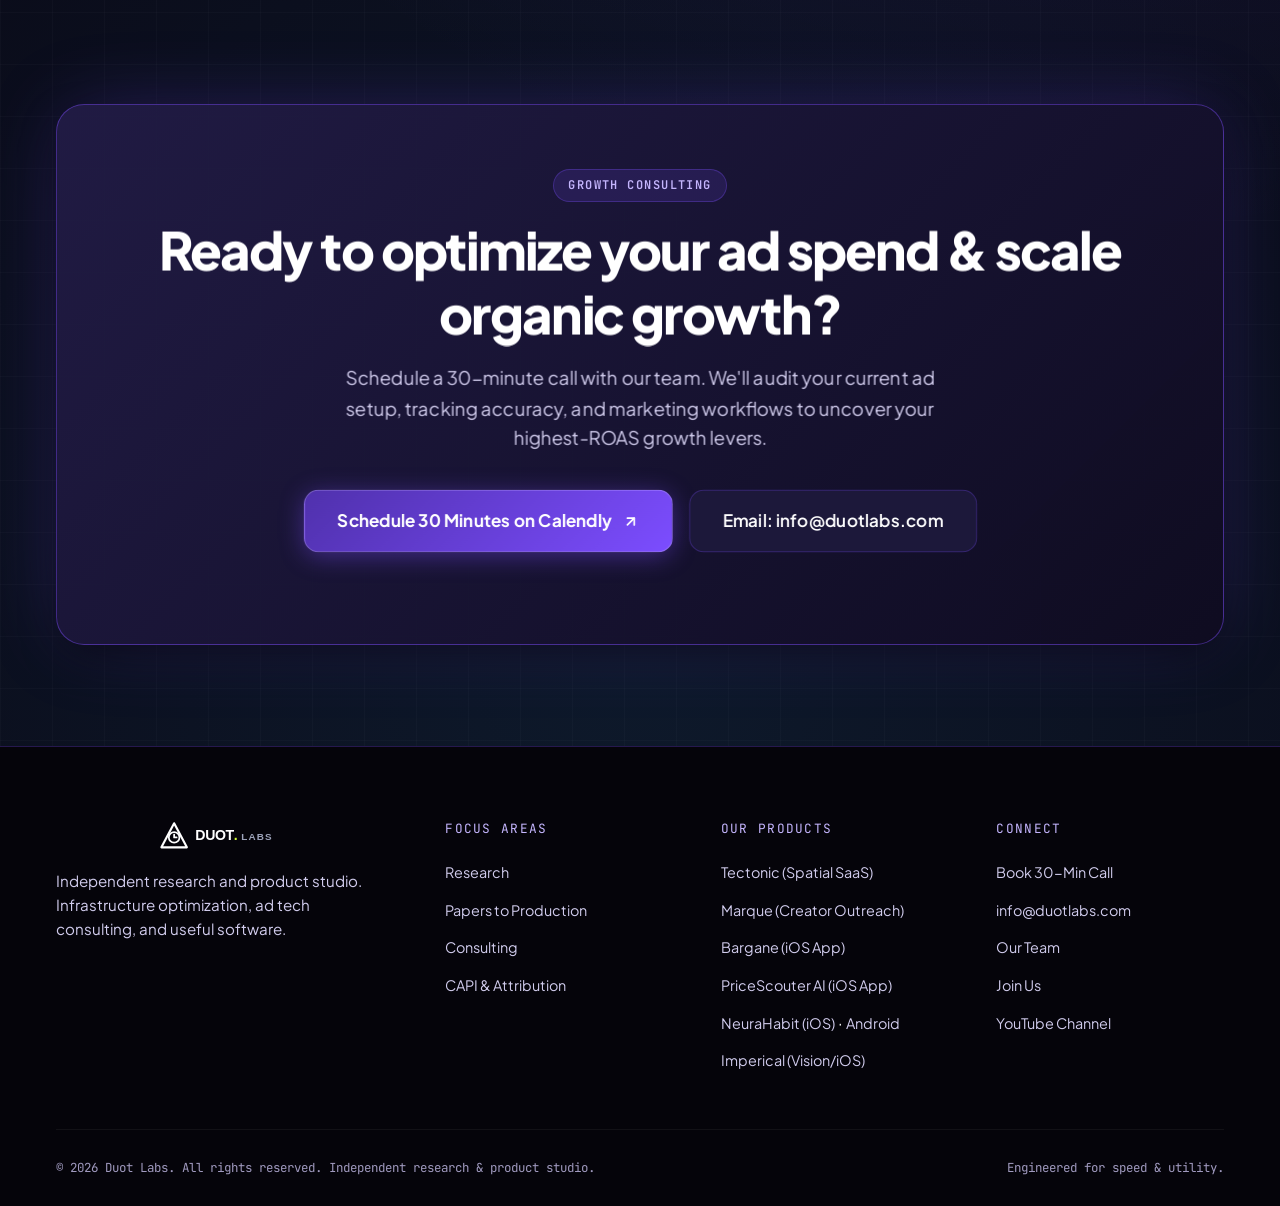
==== commit fd1229a0: "Updated links" ====
--- a/consulting.html
+++ b/consulting.html
@@ -246,7 +246,7 @@
         <div>
           <div class="footer-heading">Our Products</div>
           <ul class="footer-links">
-            <li><a href="products.html" class="footer-link">Tectonic (Spatial SaaS) - Coming Soon</a></li>
+            <li><a href="https://www.meta.com/experiences/tectonic/1339450442584955/" target="_blank" rel="noopener noreferrer" class="footer-link">Tectonic (Spatial SaaS)</a></li>
             <li><a href="https://marque.live/" target="_blank" rel="noopener noreferrer" class="footer-link">Marque
                 (Creator Outreach)</a></li>
             <li><a href="https://apps.apple.com/us/app/bargane/id6760089931" target="_blank" rel="noopener noreferrer"
